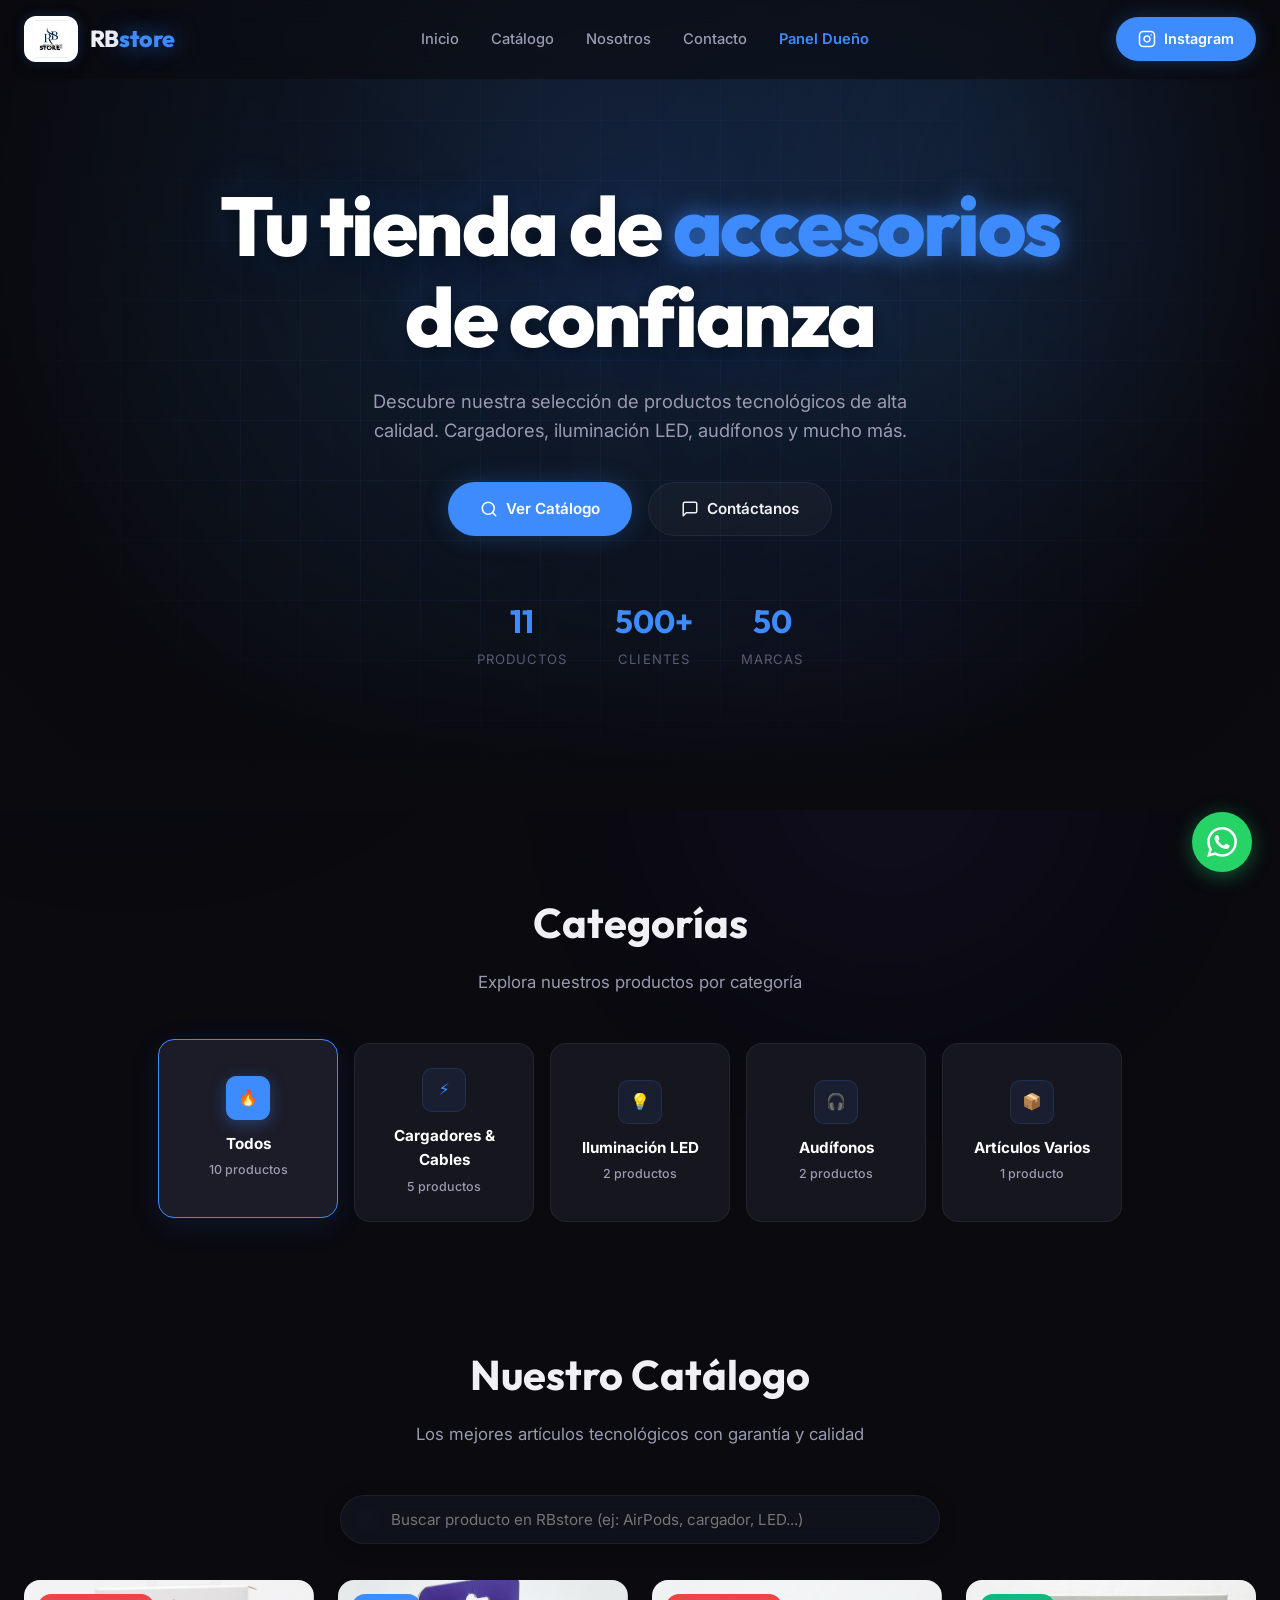
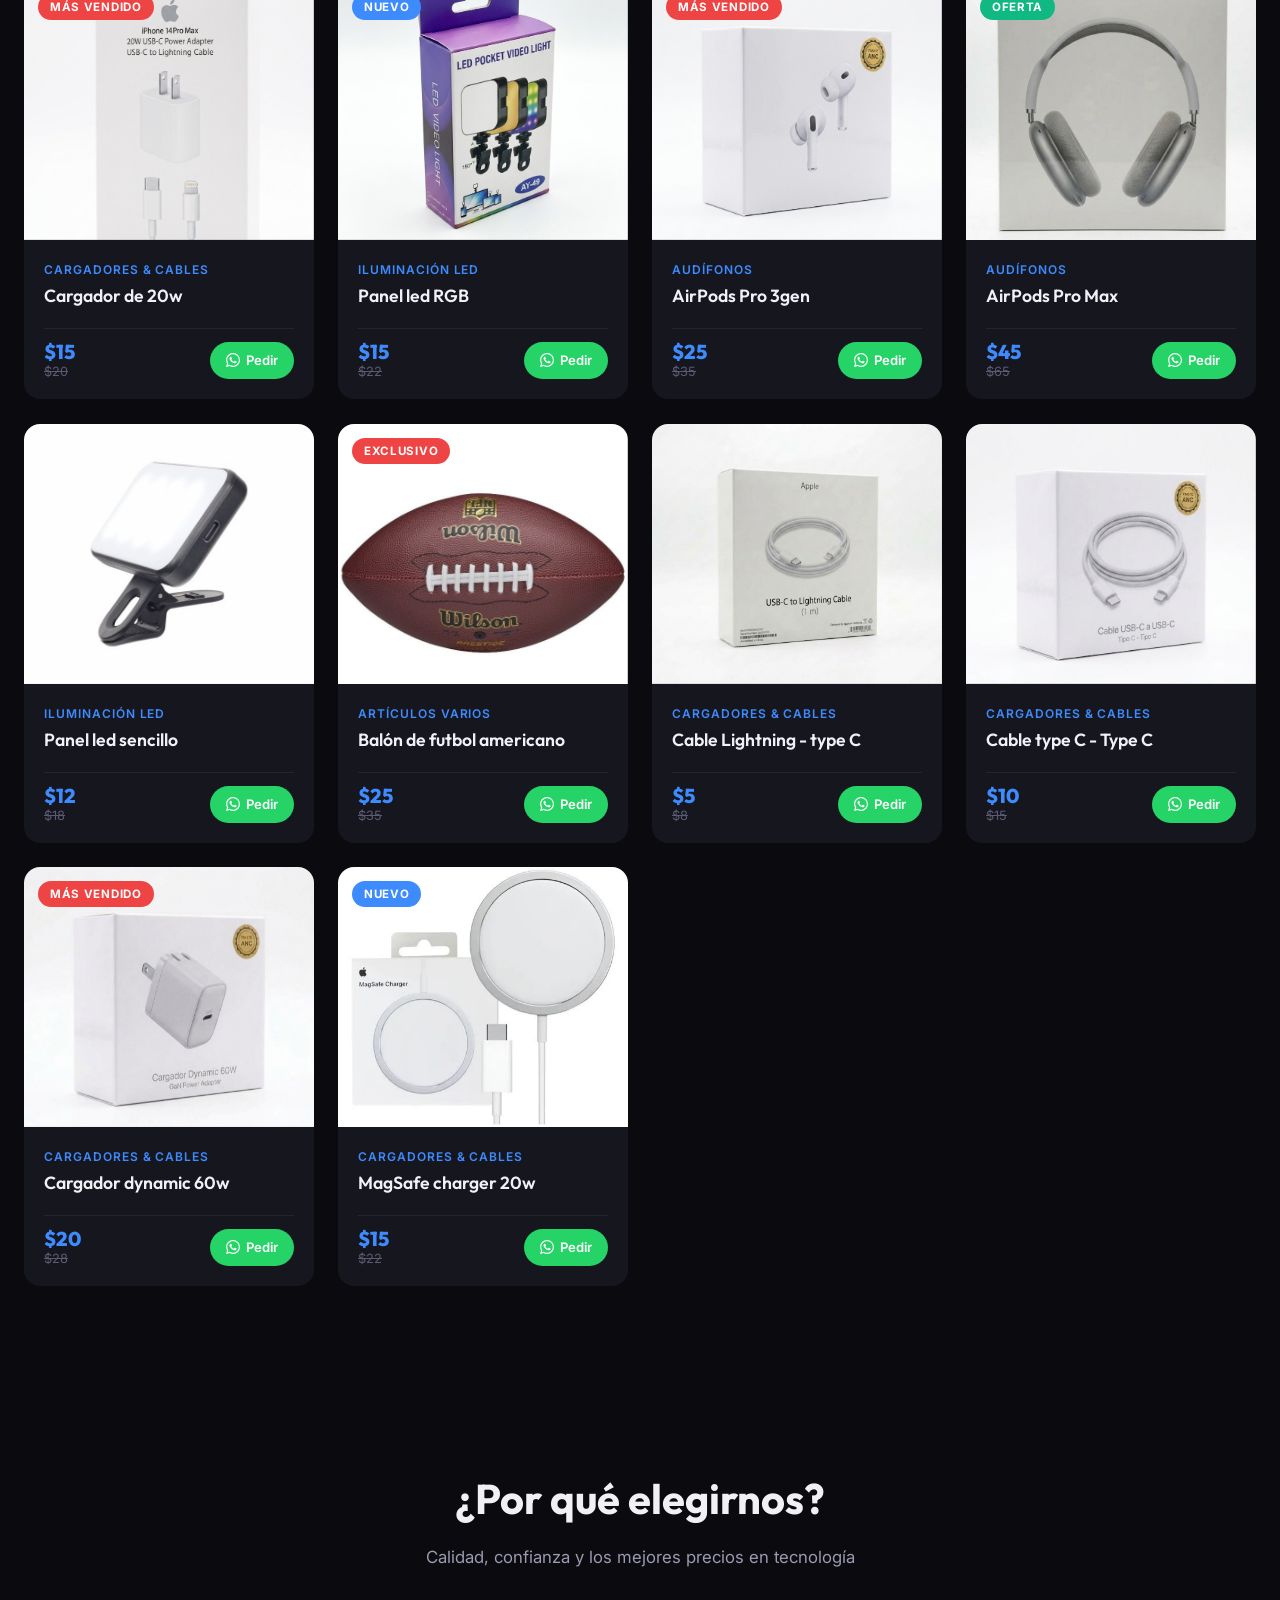
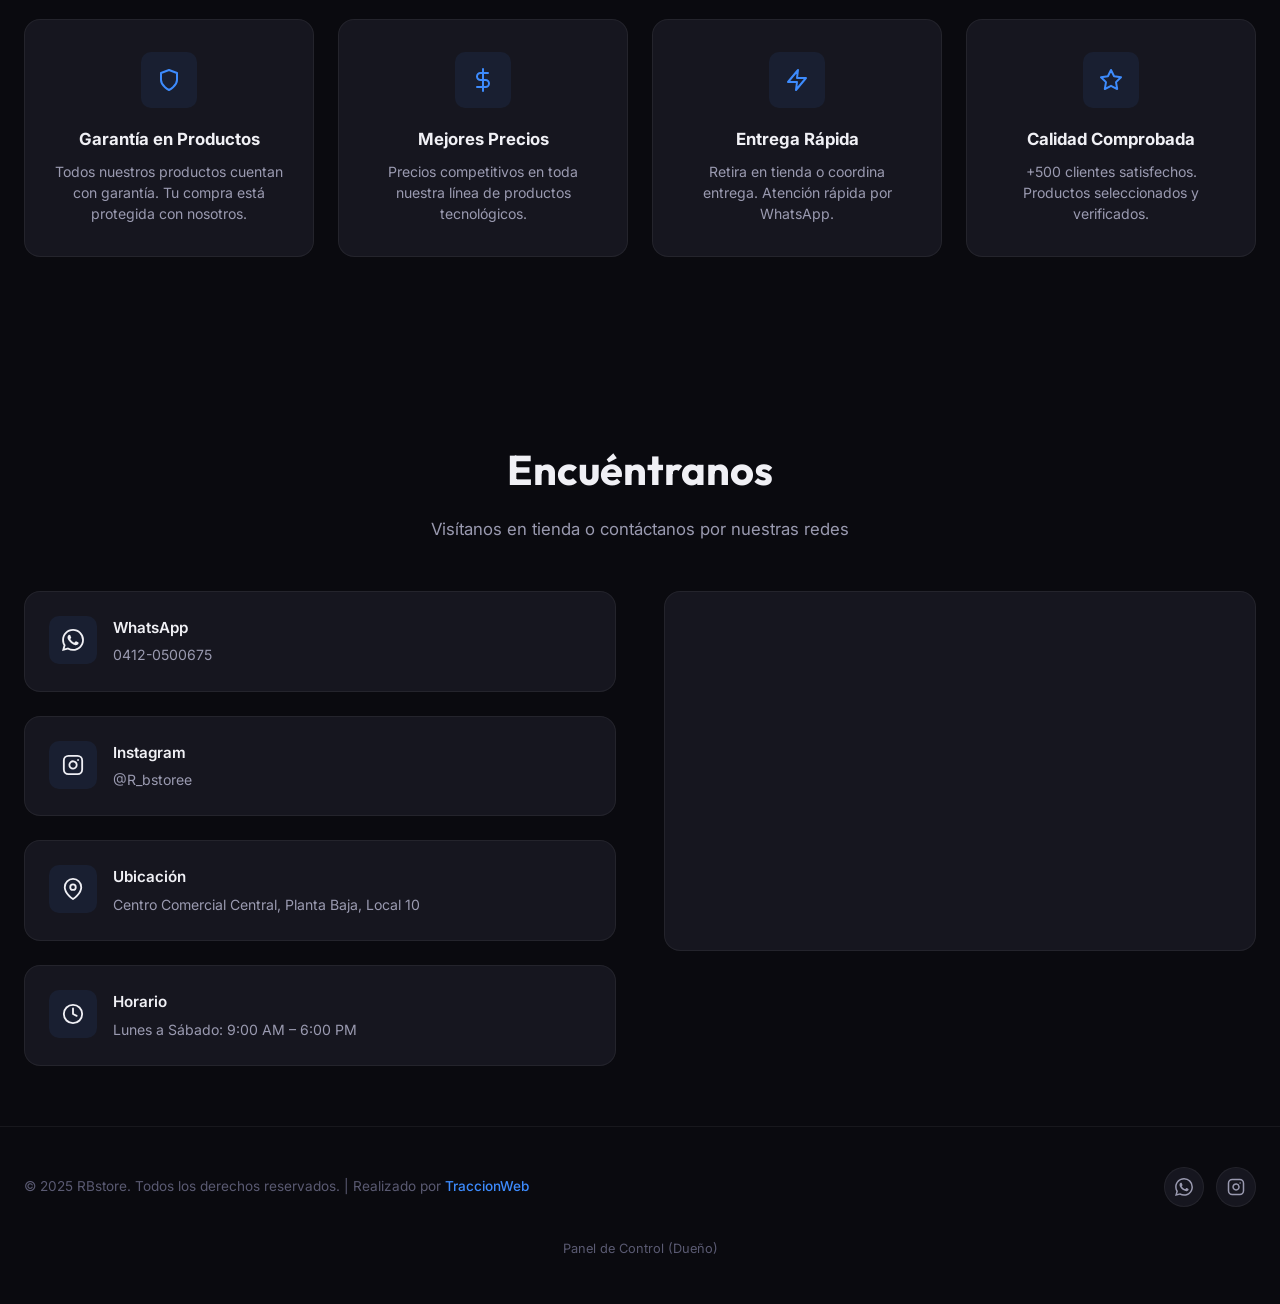
==== index.html @ fb6369c6 "Fix deletion lag and prevent deleted items from reappearing via local tracker and unconditioned Fire" ====
<!DOCTYPE html>
<html lang="es">
<head>
  <meta charset="UTF-8">
  <meta name="viewport" content="width=device-width, initial-scale=1.0">
  <title>RBstore — Catálogo Digital de Tecnología</title>
  <meta name="description" content="Catálogo digital de artículos tecnológicos en RBstore. Audífonos, cargadores, iluminación LED, cables y más. Centro Comercial Central, Local 10.">
  <meta name="theme-color" content="#0a0a0f">
  <meta http-equiv="Cache-Control" content="no-cache, no-store, must-revalidate">
  <meta http-equiv="Pragma" content="no-cache">
  <meta http-equiv="Expires" content="0">
  <link rel="stylesheet" href="style.css?v=62.0">
</head>
<body>

  <!-- Background Glow FX -->
  <div class="glow-orb glow-orb--blue"></div>
  <div class="glow-orb glow-orb--navy"></div>
  <div class="glow-orb glow-orb--purple"></div>

  <!-- ═══════════ HEADER ═══════════ -->
  <header class="header" id="header">
    <div class="container">
      <a href="#" class="header__logo">
        <img src="assets/rbstore-logo.png?v=36.0" alt="RBstore Logo">
        <span>RB<span class="accent-text">store</span></span>
      </a>

      <nav>
        <ul class="nav__links" id="navLinks">
          <li><a href="#inicio">Inicio</a></li>
          <li><a href="#catalogo">Catálogo</a></li>
          <li><a href="#nosotros">Nosotros</a></li>
          <li><a href="#contacto">Contacto</a></li>
          <li><a href="#" onclick="openAdminModal(); return false;" style="color: var(--accent-bright); font-weight: 600;">Panel Dueño</a></li>
        </ul>
      </nav>

      <a href="https://instagram.com/R_bstoree" target="_blank" rel="noopener" class="nav__cta" id="navCta">
        <svg width="18" height="18" viewBox="0 0 24 24" fill="none" stroke="currentColor" stroke-width="2" stroke-linecap="round" stroke-linejoin="round"><rect x="2" y="2" width="20" height="20" rx="5" ry="5"/><path d="M16 11.37A4 4 0 1 1 12.63 8 4 4 0 0 1 16 11.37z"/><line x1="17.5" y1="6.5" x2="17.51" y2="6.5"/></svg>
        Instagram
      </a>

      <button class="nav__toggle" id="navToggle" aria-label="Menú">
        <span></span><span></span><span></span>
      </button>
    </div>
  </header>

  <!-- ═══════════ HERO ═══════════ -->
  <section class="hero" id="inicio">
    <div class="hero__bg-grid"></div>
    <div class="hero__content">
      <h1 class="hero__title">
        Tu tienda de <span class="accent-text">accesorios</span> de confianza
      </h1>

      <p class="hero__desc">
        Descubre nuestra selección de productos tecnológicos de alta calidad. 
        Cargadores, iluminación LED, audífonos y mucho más.
      </p>

      <div class="hero__actions">
        <a href="#catalogo" class="btn btn--primary">
          <svg width="18" height="18" viewBox="0 0 24 24" fill="none" stroke="currentColor" stroke-width="2" stroke-linecap="round" stroke-linejoin="round"><circle cx="11" cy="11" r="8"/><path d="m21 21-4.3-4.3"/></svg>
          Ver Catálogo
        </a>
        <a href="https://wa.me/584120500675?text=Hola%20RBstore!%20Quiero%20información" target="_blank" class="btn btn--outline">
          <svg width="18" height="18" viewBox="0 0 24 24" fill="none" stroke="currentColor" stroke-width="2" stroke-linecap="round" stroke-linejoin="round"><path d="M21 15a2 2 0 0 1-2 2H7l-4 4V5a2 2 0 0 1 2-2h14a2 2 0 0 1 2 2z"/></svg>
          Contáctanos
        </a>
      </div>

      <div class="hero__stats">
        <div>
          <div class="hero__stat-num" id="stat-productos" data-count="11">11</div>
          <div class="hero__stat-label">Productos</div>
        </div>
        <div>
          <div class="hero__stat-num" data-count="500">500+</div>
          <div class="hero__stat-label">Clientes</div>
        </div>
        <div>
          <div class="hero__stat-num" data-count="50">50+</div>
          <div class="hero__stat-label">Marcas</div>
        </div>
      </div>
    </div>
  </section>

  <!-- ═══════════ CATEGORIES ═══════════ -->
  <section class="categories" id="categorias">
    <div class="container">
      <h2 class="section-title">Categorías</h2>
      <p class="section-subtitle">Explora nuestros productos por categoría</p>

      <div class="categories__grid" id="categoriesGrid"></div>
    </div>
  </section>

  <!-- ═══════════ PRODUCTS ═══════════ -->
  <section class="products" id="catalogo">
    <div class="container">
      <h2 class="section-title">Nuestro Catálogo</h2>
      <p class="section-subtitle">Los mejores artículos tecnológicos con garantía y calidad</p>

      <!-- Search Bar -->
      <div class="search-bar-container">
        <div class="search-input-wrapper">
          <svg class="search-icon" width="20" height="20" viewBox="0 0 24 24" fill="none" stroke="currentColor" stroke-width="2"><circle cx="11" cy="11" r="8"/><line x1="21" y1="21" x2="16.65" y2="16.65"/></svg>
          <input type="text" id="searchInput" placeholder="Buscar producto en RBstore (ej: AirPods, cargador, LED...)" aria-label="Buscar producto">
          <button id="clearSearchBtn" class="clear-search-btn" style="display: none;" title="Limpiar búsqueda">&times;</button>
        </div>
      </div>

      <!-- Dynamic product grid - rendered by JS -->
      <div class="products__grid" id="productsGrid"></div>

      <!-- Empty state when no results -->
      <div id="emptyState" class="empty-state" style="display: none;">
        <div class="empty-state__icon">
          <svg width="32" height="32" viewBox="0 0 24 24" fill="none" stroke="currentColor" stroke-width="2" stroke-linecap="round" stroke-linejoin="round"><circle cx="11" cy="11" r="8"/><line x1="21" y1="21" x2="16.65" y2="16.65"/></svg>
        </div>
        <h3 class="empty-state__title">No encontramos resultados</h3>
        <p class="empty-state__desc">Intenta con otro término de búsqueda o navega por nuestras categorías</p>
        <button id="btnResetFilter" class="btn btn--primary" style="margin-top: 16px;">Ver todos los productos</button>
      </div>
    </div>
  </section>

  <!-- ═══════════ FEATURES ═══════════ -->
  <section class="features" id="nosotros">
    <div class="container">
      <h2 class="section-title">¿Por qué elegirnos?</h2>
      <p class="section-subtitle">Calidad, confianza y los mejores precios en tecnología</p>

      <div class="features__grid">
        <div class="feature-card">
          <div class="feature-card__icon">
            <svg width="24" height="24" viewBox="0 0 24 24" fill="none" stroke="currentColor" stroke-width="2" stroke-linecap="round" stroke-linejoin="round"><path d="M12 22s8-4 8-10V5l-8-3-8 3v7c0 6 8 10 8 10z"/></svg>
          </div>
          <h3 class="feature-card__title">Garantía en Productos</h3>
          <p class="feature-card__desc">Todos nuestros productos cuentan con garantía. Tu compra está protegida con nosotros.</p>
        </div>
        <div class="feature-card">
          <div class="feature-card__icon">
            <svg width="24" height="24" viewBox="0 0 24 24" fill="none" stroke="currentColor" stroke-width="2" stroke-linecap="round" stroke-linejoin="round"><line x1="12" y1="1" x2="12" y2="23"/><path d="M17 5H9.5a3.5 3.5 0 0 0 0 7h5a3.5 3.5 0 0 1 0 7H6"/></svg>
          </div>
          <h3 class="feature-card__title">Mejores Precios</h3>
          <p class="feature-card__desc">Precios competitivos en toda nuestra línea de productos tecnológicos.</p>
        </div>
        <div class="feature-card">
          <div class="feature-card__icon">
            <svg width="24" height="24" viewBox="0 0 24 24" fill="none" stroke="currentColor" stroke-width="2" stroke-linecap="round" stroke-linejoin="round"><polygon points="13 2 3 14 12 14 11 22 21 10 12 10 13 2"/></svg>
          </div>
          <h3 class="feature-card__title">Entrega Rápida</h3>
          <p class="feature-card__desc">Retira en tienda o coordina entrega. Atención rápida por WhatsApp.</p>
        </div>
        <div class="feature-card">
          <div class="feature-card__icon">
            <svg width="24" height="24" viewBox="0 0 24 24" fill="none" stroke="currentColor" stroke-width="2" stroke-linecap="round" stroke-linejoin="round"><polygon points="12 2 15.09 8.26 22 9.27 17 14.14 18.18 21.02 12 17.77 5.82 21.02 7 14.14 2 9.27 8.91 8.26 12 2"/></svg>
          </div>
          <h3 class="feature-card__title">Calidad Comprobada</h3>
          <p class="feature-card__desc">+500 clientes satisfechos. Productos seleccionados y verificados.</p>
        </div>
      </div>
    </div>
  </section>

  <!-- ═══════════ CONTACT ═══════════ -->
  <section class="contact" id="contacto">
    <div class="container">
      <h2 class="section-title">Encuéntranos</h2>
      <p class="section-subtitle">Visítanos en tienda o contáctanos por nuestras redes</p>

      <div class="contact__grid">
        <div class="contact__info">

          <a href="https://wa.me/584120500675?text=Hola%20RBstore!" target="_blank" class="contact__card">
            <div class="contact__card-icon">
              <svg width="22" height="22" viewBox="0 0 24 24" fill="currentColor"><path d="M17.472 14.382c-.297-.149-1.758-.867-2.03-.967-.273-.099-.471-.148-.67.15-.197.297-.767.966-.94 1.164-.173.199-.347.223-.644.075-.297-.15-1.255-.463-2.39-1.475-.883-.788-1.48-1.761-1.653-2.059-.173-.297-.018-.458.13-.606.134-.133.298-.347.446-.52.149-.174.198-.298.298-.497.099-.198.05-.371-.025-.52-.075-.149-.669-1.612-.916-2.207-.242-.579-.487-.5-.669-.51-.173-.008-.371-.01-.57-.01-.198 0-.52.074-.792.372-.272.297-1.04 1.016-1.04 2.479 0 1.462 1.065 2.875 1.213 3.074.149.198 2.096 3.2 5.077 4.487.709.306 1.262.489 1.694.625.712.227 1.36.195 1.871.118.571-.085 1.758-.719 2.006-1.413.248-.694.248-1.289.173-1.413-.074-.124-.272-.198-.57-.347m-5.421 7.403h-.004a9.87 9.87 0 01-5.031-1.378l-.361-.214-3.741.982.998-3.648-.235-.374a9.86 9.86 0 01-1.51-5.26c.001-5.45 4.436-9.884 9.888-9.884 2.64 0 5.122 1.03 6.988 2.898a9.825 9.825 0 012.893 6.994c-.003 5.45-4.437 9.884-9.885 9.884m8.413-18.297A11.815 11.815 0 0012.05 0C5.495 0 .16 5.335.157 11.892c0 2.096.547 4.142 1.588 5.945L.057 24l6.305-1.654a11.882 11.882 0 005.683 1.448h.005c6.554 0 11.89-5.335 11.893-11.893a11.821 11.821 0 00-3.48-8.413z"/></svg>
            </div>
            <div>
              <div class="contact__card-title">WhatsApp</div>
              <div class="contact__card-text">0412-0500675</div>
            </div>
          </a>

          <a href="https://instagram.com/R_bstoree" target="_blank" class="contact__card">
            <div class="contact__card-icon">
              <svg width="22" height="22" viewBox="0 0 24 24" fill="none" stroke="currentColor" stroke-width="2" stroke-linecap="round" stroke-linejoin="round"><rect x="2" y="2" width="20" height="20" rx="5" ry="5"/><path d="M16 11.37A4 4 0 1 1 12.63 8 4 4 0 0 1 16 11.37z"/><line x1="17.5" y1="6.5" x2="17.51" y2="6.5"/></svg>
            </div>
            <div>
              <div class="contact__card-title">Instagram</div>
              <div class="contact__card-text">@R_bstoree</div>
            </div>
          </a>

          <a href="https://maps.apple.com/place?coordinate=9.567589,-69.199429&name=RBstore&map=explore" target="_blank" class="contact__card">
            <div class="contact__card-icon">
              <svg width="22" height="22" viewBox="0 0 24 24" fill="none" stroke="currentColor" stroke-width="2" stroke-linecap="round" stroke-linejoin="round"><path d="M21 10c0 7-9 13-9 13s-9-6-9-13a9 9 0 0 1 18 0z"/><circle cx="12" cy="10" r="3"/></svg>
            </div>
            <div>
              <div class="contact__card-title">Ubicación</div>
              <div class="contact__card-text">Centro Comercial Central, Planta Baja, Local 10</div>
            </div>
          </a>

          <div class="contact__card">
            <div class="contact__card-icon">
              <svg width="22" height="22" viewBox="0 0 24 24" fill="none" stroke="currentColor" stroke-width="2" stroke-linecap="round" stroke-linejoin="round"><circle cx="12" cy="12" r="10"/><polyline points="12 6 12 12 16 14"/></svg>
            </div>
            <div>
              <div class="contact__card-title">Horario</div>
              <div class="contact__card-text">Lunes a Sábado: 9:00 AM – 6:00 PM</div>
            </div>
          </div>

        </div>

        <div class="contact__map">
          <iframe src="https://www.google.com/maps/embed?pb=!1m17!1m12!1m3!1d1000!2d-69.199429!3d9.567589!2m3!1f0!2f0!3f0!3m2!1i1024!2i768!4f13.1!3m2!1m1!2zOcKwMzQnMDMuMyJOIDY5wrAxMSc1Ny45Ilc!5e0!3m2!1ses!2sve!4v1694000000000" allowfullscreen="" loading="lazy" referrerpolicy="no-referrer-when-downgrade"></iframe>
        </div>
      </div>
    </div>
  </section>

  <!-- ═══════════ FOOTER ═══════════ -->
  <footer class="footer">
    <div class="container">
      <div class="footer__copy">© 2025 RBstore. Todos los derechos reservados. | Realizado por <a href="https://traccionweb.com" target="_blank" rel="noopener" style="color: var(--accent-bright); text-decoration: none; font-weight: 500;">TraccionWeb</a></div>
      <div class="footer__socials">
        <a href="https://wa.me/584120500675" target="_blank" class="footer__social" title="WhatsApp">
          <svg width="18" height="18" viewBox="0 0 24 24" fill="currentColor"><path d="M17.472 14.382c-.297-.149-1.758-.867-2.03-.967-.273-.099-.471-.148-.67.15-.197.297-.767.966-.94 1.164-.173.199-.347.223-.644.075-.297-.15-1.255-.463-2.39-1.475-.883-.788-1.48-1.761-1.653-2.059-.173-.297-.018-.458.13-.606.134-.133.298-.347.446-.52.149-.174.198-.298.298-.497.099-.198.05-.371-.025-.52-.075-.149-.669-1.612-.916-2.207-.242-.579-.487-.5-.669-.51-.173-.008-.371-.01-.57-.01-.198 0-.52.074-.792.372-.272.297-1.04 1.016-1.04 2.479 0 1.462 1.065 2.875 1.213 3.074.149.198 2.096 3.2 5.077 4.487.709.306 1.262.489 1.694.625.712.227 1.36.195 1.871.118.571-.085 1.758-.719 2.006-1.413.248-.694.248-1.289.173-1.413-.074-.124-.272-.198-.57-.347m-5.421 7.403h-.004a9.87 9.87 0 01-5.031-1.378l-.361-.214-3.741.982.998-3.648-.235-.374a9.86 9.86 0 01-1.51-5.26c.001-5.45 4.436-9.884 9.888-9.884 2.64 0 5.122 1.03 6.988 2.898a9.825 9.825 0 012.893 6.994c-.003 5.45-4.437 9.884-9.885 9.884m8.413-18.297A11.815 11.815 0 0012.05 0C5.495 0 .16 5.335.157 11.892c0 2.096.547 4.142 1.588 5.945L.057 24l6.305-1.654a11.882 11.882 0 005.683 1.448h.005c6.554 0 11.89-5.335 11.893-11.893a11.821 11.821 0 00-3.48-8.413z"/></svg>
        </a>
        <a href="https://instagram.com/R_bstoree" target="_blank" class="footer__social" title="Instagram">
          <svg width="18" height="18" viewBox="0 0 24 24" fill="none" stroke="currentColor" stroke-width="2" stroke-linecap="round" stroke-linejoin="round"><rect x="2" y="2" width="20" height="20" rx="5" ry="5"/><path d="M16 11.37A4 4 0 1 1 12.63 8 4 4 0 0 1 16 11.37z"/><line x1="17.5" y1="6.5" x2="17.51" y2="6.5"/></svg>
        </a>
      </div>
      <div style="margin-top: 12px; text-align: center; width: 100%;">
        <button onclick="openAdminModal()" style="background: none; border: none; color: var(--text-muted); font-size: .8rem; cursor: pointer; display: inline-flex; align-items: center; gap: 6px; padding: 4px 10px; border-radius: 6px; transition: color .2s ease;" onmouseover="this.style.color='var(--accent-bright)'" onmouseout="this.style.color='var(--text-muted)'">
          Panel de Control (Dueño)
        </button>
      </div>
    </div>
  </footer>

  <!-- ═══════════ PRODUCT DETAIL MODAL ═══════════ -->
  <div class="modal-overlay" id="productModalOverlay">
    <div class="modal-content">
      <button class="modal-close" id="modalClose">&times;</button>
      <div class="modal-body">
        <div class="modal-image">
          <span class="modal-badge" id="modalProductBadge"></span>
          <img src="" alt="Producto" id="modalProductImage">
        </div>
        <div class="modal-details">
          <span class="modal-category" id="modalProductCategory"></span>
          <h2 class="modal-title" id="modalProductTitle"></h2>
          <p class="modal-desc" id="modalProductDesc"></p>
          <div class="modal-price-row">
            <span class="modal-price" id="modalProductPrice"></span>
            <span class="modal-old-price" id="modalProductOldPrice"></span>
          </div>
          <div class="modal-qty-row">
            <span class="modal-qty-label">Cantidad:</span>
            <div class="modal-qty-controls">
              <button class="modal-qty-btn" id="qtyMinus">−</button>
              <span class="modal-qty-value" id="qtyValue">1</span>
              <button class="modal-qty-btn" id="qtyPlus">+</button>
            </div>
            <span class="modal-total" id="modalTotalPrice">$0.00</span>
          </div>
          <a href="#" target="_blank" rel="noopener" class="btn btn--whatsapp" id="btnModalOrder">
            <svg width="20" height="20" viewBox="0 0 24 24" fill="currentColor"><path d="M17.472 14.382c-.297-.149-1.758-.867-2.03-.967-.273-.099-.471-.148-.67.15-.197.297-.767.966-.94 1.164-.173.199-.347.223-.644.075-.297-.15-1.255-.463-2.39-1.475-.883-.788-1.48-1.761-1.653-2.059-.173-.297-.018-.458.13-.606.134-.133.298-.347.446-.52.149-.174.198-.298.298-.497.099-.198.05-.371-.025-.52-.075-.149-.669-1.612-.916-2.207-.242-.579-.487-.5-.669-.51-.173-.008-.371-.01-.57-.01-.198 0-.52.074-.792.372-.272.297-1.04 1.016-1.04 2.479 0 1.462 1.065 2.875 1.213 3.074.149.198 2.096 3.2 5.077 4.487.709.306 1.262.489 1.694.625.712.227 1.36.195 1.871.118.571-.085 1.758-.719 2.006-1.413.248-.694.248-1.289.173-1.413-.074-.124-.272-.198-.57-.347m-5.421 7.403h-.004a9.87 9.87 0 01-5.031-1.378l-.361-.214-3.741.982.998-3.648-.235-.374a9.86 9.86 0 01-1.51-5.26c.001-5.45 4.436-9.884 9.888-9.884 2.64 0 5.122 1.03 6.988 2.898a9.825 9.825 0 012.893 6.994c-.003 5.45-4.437 9.884-9.885 9.884m8.413-18.297A11.815 11.815 0 0012.05 0C5.495 0 .16 5.335.157 11.892c0 2.096.547 4.142 1.588 5.945L.057 24l6.305-1.654a11.882 11.882 0 005.683 1.448h.005c6.554 0 11.89-5.335 11.893-11.893a11.821 11.821 0 00-3.48-8.413z"/></svg>
            Pedir por WhatsApp
          </a>
        </div>
      </div>
    </div>
  </div>

  <!-- ═══════════ ADMIN MODAL ═══════════ -->
  <div class="modal-overlay" id="adminOverlay">
    <div class="modal-content admin-modal">
      <button class="modal-close" id="adminClose">&times;</button>

      <!-- Login View -->
      <div id="adminLoginView">
        <h2 class="modal-title" style="margin-bottom: 20px;">Panel Admin RBstore</h2>
        <p style="color: var(--text-secondary); margin-bottom: 24px;">Ingresa la contraseña del administrador</p>
        <input type="password" id="adminPassInput" placeholder="Contraseña" class="admin-input" onkeydown="if(event.key==='Enter') submitAdminLogin()">
        <p id="adminLoginError" class="admin-error" style="display: none;">Contraseña incorrecta</p>
        <button onclick="submitAdminLogin()" class="btn btn--primary" style="width: 100%; margin-top: 16px;">Ingresar</button>
      </div>

      <!-- Dashboard View -->
      <div id="adminDashboardView" style="display: none;">
        <h2 class="modal-title" style="margin-bottom: 20px;">Gestión del Catálogo</h2>
        <div class="admin-toolbar" style="gap: 10px; flex-wrap: wrap;">
          <button id="btnShowAddProduct" class="btn btn--primary">+ Agregar Producto</button>
          <button id="btnToggleCategoryForm" class="btn btn--secondary" style="background: rgba(61, 139, 253, 0.15); color: var(--accent-bright); border: 1px solid var(--border-accent);">+ Nueva Categoría</button>
          <button id="btnResetDefaultCatalog" class="btn btn--outline" style="color: #ef4444; border-color: rgba(239,68,68,0.3);">Restablecer</button>
        </div>

        <!-- Add Category Form (hidden by default) -->
        <div id="adminCategoryFormContainer" style="display: none; background: var(--bg-card); padding: 16px; border-radius: var(--radius-sm); border: 1px solid var(--border-accent); margin-top: 16px; margin-bottom: 20px;">
          <h4 style="margin-bottom: 12px; font-size: 0.95rem; color: var(--accent-bright);">Crear Nueva Categoría</h4>
          <form id="categoryForm" style="display: flex; flex-wrap: wrap; gap: 10px; align-items: center;">
            <input type="text" id="newCatName" placeholder="Nombre (ej: Smartwatches)" required class="admin-input" style="flex: 2; min-width: 150px;">
            <input type="text" id="newCatIcon" placeholder="Icono/Emoji (ej: ⌚)" class="admin-input" style="flex: 1; max-width: 110px; text-align: center;">
            <button type="submit" class="btn btn--primary" style="padding: 10px 16px;">Guardar</button>
            <button type="button" class="btn btn--outline" onclick="document.getElementById('adminCategoryFormContainer').style.display='none'" style="padding: 10px 12px;">Cancelar</button>
          </form>
          <div style="margin-top: 14px;">
            <label style="display: block; font-size: 0.78rem; color: var(--text-muted); margin-bottom: 6px;">Categorías actuales:</label>
            <div id="adminCategoriesList" style="display: flex; flex-wrap: wrap; gap: 8px;"></div>
          </div>
        </div>

        <!-- Add/Edit Form (hidden by default) -->
        <div id="adminFormContainer" style="display: none; margin-top: 20px;">
          <h3 id="formTitle" style="margin-bottom: 16px;">Agregar Nuevo Producto</h3>
          <input type="hidden" id="editProductId">
          <form id="productForm" class="admin-form">
            <input type="text" id="prodName" placeholder="Nombre del producto" required class="admin-input">
            <select id="prodSector" class="admin-input" required></select>
            <input type="number" id="prodPrice" placeholder="Precio ($)" step="0.01" required class="admin-input">
            <input type="number" id="prodOldPrice" placeholder="Precio anterior ($)" step="0.01" class="admin-input">
            <select id="prodBadge" class="admin-input">
              <option value="">Sin etiqueta</option>
              <option value="popular">Más Vendido</option>
              <option value="nuevo">Nuevo</option>
              <option value="oferta">Oferta</option>
              <option value="exclusivo">Exclusivo</option>
              <option value="agotado">Agotado</option>
            </select>
            <div style="margin-bottom: 8px; text-align: left;">
              <label style="display: block; font-size: 0.78rem; color: var(--text-secondary); margin-bottom: 4px;">Seleccionar foto desde tu dispositivo:</label>
              <input type="file" id="prodFileInput" accept="image/*" class="admin-input" onchange="handleImageFileUpload(this)">
            </div>
            <input type="text" id="prodImage" placeholder="O pega la URL/ruta de la imagen (ej: images/producto.jpg)" required class="admin-input">
            <textarea id="prodDesc" placeholder="Descripción del producto" rows="3" required class="admin-input"></textarea>
            <div style="display: flex; gap: 12px; margin-top: 8px;">
              <button type="submit" class="btn btn--primary" style="flex: 1;">Guardar</button>
              <button type="button" id="btnCancelForm" class="btn btn--outline" style="flex: 1;">Cancelar</button>
            </div>
          </form>
        </div>

        <!-- Products Table -->
        <div class="admin-table-wrapper" style="margin-top: 24px;">
          <table class="admin-table">
            <thead>
              <tr>
                <th>Img</th>
                <th>Nombre</th>
                <th>Categoría</th>
                <th>Precio</th>
                <th>Acciones</th>
              </tr>
            </thead>
            <tbody id="adminProductsTableBody"></tbody>
          </table>
        </div>
      </div>
    </div>
  </div>

  <!-- ═══════════ TOAST NOTIFICATION ═══════════ -->
  <div class="toast" id="toastNotification">
    <span id="toastMessage"></span>
  </div>

  <!-- ═══════════ FLOATING WHATSAPP ═══════════ -->
  <a href="https://wa.me/584120500675?text=Hola%20RBstore!%20Me%20interesa%20un%20producto" target="_blank" class="whatsapp-float" id="whatsappFloat">
    <svg viewBox="0 0 24 24"><path d="M17.472 14.382c-.297-.149-1.758-.867-2.03-.967-.273-.099-.471-.148-.67.15-.197.297-.767.966-.94 1.164-.173.199-.347.223-.644.075-.297-.15-1.255-.463-2.39-1.475-.883-.788-1.48-1.761-1.653-2.059-.173-.297-.018-.458.13-.606.134-.133.298-.347.446-.52.149-.174.198-.298.298-.497.099-.198.05-.371-.025-.52-.075-.149-.669-1.612-.916-2.207-.242-.579-.487-.5-.669-.51-.173-.008-.371-.01-.57-.01-.198 0-.52.074-.792.372-.272.297-1.04 1.016-1.04 2.479 0 1.462 1.065 2.875 1.213 3.074.149.198 2.096 3.2 5.077 4.487.709.306 1.262.489 1.694.625.712.227 1.36.195 1.871.118.571-.085 1.758-.719 2.006-1.413.248-.694.248-1.289.173-1.413-.074-.124-.272-.198-.57-.347m-5.421 7.403h-.004a9.87 9.87 0 01-5.031-1.378l-.361-.214-3.741.982.998-3.648-.235-.374a9.86 9.86 0 01-1.51-5.26c.001-5.45 4.436-9.884 9.888-9.884 2.64 0 5.122 1.03 6.988 2.898a9.825 9.825 0 012.893 6.994c-.003 5.45-4.437 9.884-9.885 9.884m8.413-18.297A11.815 11.815 0 0012.05 0C5.495 0 .16 5.335.157 11.892c0 2.096.547 4.142 1.588 5.945L.057 24l6.305-1.654a11.882 11.882 0 005.683 1.448h.005c6.554 0 11.89-5.335 11.893-11.893a11.821 11.821 0 00-3.48-8.413z"/></svg>
    <span class="whatsapp-float__tooltip">¡Escríbenos por WhatsApp!</span>
  </a>

  <!-- ═══════════ SCROLL TO TOP ═══════════ -->
  <button class="scroll-top" id="scrollTop" aria-label="Ir arriba">
    <svg width="20" height="20" viewBox="0 0 24 24" fill="none" stroke="currentColor" stroke-width="2" stroke-linecap="round" stroke-linejoin="round"><polyline points="18 15 12 9 6 15"/></svg>
  </button>

  <script type="module" src="app.js?v=62.0"></script>
</body>
</html>
---- style.css ----
/* ═══════════════════════════════════════════════════════════
   RBstore – Digital Tech Catalog
   Premium Dark Theme  |  Navy Blue Accent
   ═══════════════════════════════════════════════════════════ */

@import url('https://fonts.googleapis.com/css2?family=Inter:wght@300;400;500;600;700;800;900&family=Outfit:wght@400;500;600;700;800&display=swap');

/* ── Design Tokens ───────────────────────────────────────── */
:root {
  /* Surfaces */
  --bg-primary:    #0a0a0f;
  --bg-secondary:  #111118;
  --bg-card:       #16161f;
  --bg-elevated:   #1c1c28;

  /* Accent – navy/electric blue inspired by logo */
  --accent:        #1b3a5c;
  --accent-light:  #2a5a8f;
  --accent-bright: #3d8bfd;
  --accent-glow:   rgba(61, 139, 253, .25);

  /* Text */
  --text-primary:   #f0f0f5;
  --text-secondary: #9a9ab0;
  --text-muted:     #5a5a72;

  /* Borders */
  --border:        rgba(255, 255, 255, .06);
  --border-accent: rgba(61, 139, 253, .2);

  /* Misc */
  --radius:     16px;
  --radius-sm:  10px;
  --radius-lg:  24px;
  --shadow-card: 0 8px 32px rgba(0,0,0,.45);
  --transition:  .3s cubic-bezier(.4, 0, .2, 1);
}

/* ── Reset ───────────────────────────────────────────────── */
*, *::before, *::after {
  margin: 0;
  padding: 0;
  box-sizing: border-box;
  -webkit-tap-highlight-color: transparent !important;
  outline: none !important;
}

*:focus, *:focus-visible, *:focus-within, *:active {
  outline: none !important;
  box-shadow: none;
}

.product-card,
.product-card__img,
.product-card__img img,
.cat-card,
a, button {
  -webkit-touch-callout: none;
  -webkit-user-select: none;
  user-select: none;
  outline: none !important;
}

html {
  scroll-behavior: smooth;
  -webkit-font-smoothing: antialiased;
}

body {
  font-family: 'Inter', system-ui, sans-serif;
  background: var(--bg-primary);
  color: var(--text-primary);
  line-height: 1.6;
  overflow-x: hidden;
}

a { color: inherit; text-decoration: none; }
img { display: block; max-width: 100%; }
ul { list-style: none; }
button { cursor: pointer; font: inherit; border: none; background: none; }

/* ── Utility ─────────────────────────────────────────────── */
.container {
  width: 100%;
  max-width: 1280px;
  margin: 0 auto;
  padding: 0 24px;
}

.section-title {
  font-family: 'Outfit', sans-serif;
  font-size: clamp(1.8rem, 4vw, 2.6rem);
  font-weight: 700;
  text-align: center;
  margin-bottom: 12px;
}

.section-subtitle {
  text-align: center;
  color: var(--text-secondary);
  font-size: 1.05rem;
  margin-bottom: 48px;
}

.accent-text { 
  color: var(--accent-bright); 
  text-shadow: 0 0 25px rgba(61, 139, 253, 0.7);
}

/* ── Background Glow FX ─────────────────────────────────── */
.glow-orb {
  position: fixed;
  border-radius: 50%;
  filter: blur(120px);
  opacity: .12;
  pointer-events: none;
  z-index: 0;
}
.glow-orb--blue  { width: 600px; height: 600px; background: #3d8bfd; top: -100px; right: -100px; }
.glow-orb--navy  { width: 500px; height: 500px; background: #1b3a5c; bottom: 20%; left: -120px; }
.glow-orb--purple { width: 400px; height: 400px; background: #6c3aed; bottom: -80px; right: 15%; opacity: .08; }

/* ═══════════════════════════════════════════════════════════
   HEADER / NAV
   ═══════════════════════════════════════════════════════════ */
.header {
  position: fixed; top: 0; left: 0; right: 0;
  z-index: 100;
  padding: 16px 0;
  transition: var(--transition);
  backdrop-filter: blur(12px);
  -webkit-backdrop-filter: blur(12px);
  background: rgba(10, 10, 15, .6);
  border-bottom: 1px solid transparent;
}
.header.scrolled {
  background: rgba(10, 10, 15, .92);
  border-bottom: 1px solid var(--border);
  padding: 10px 0;
}

.header .container {
  display: flex;
  align-items: center;
  justify-content: space-between;
}

.header__logo {
  display: flex;
  align-items: center;
  gap: 12px;
  text-decoration: none;
  color: var(--text-primary);
}
.header__logo img {
  height: 46px;
  width: auto;
  max-width: 140px;
  border-radius: 12px;
  box-shadow: 0 4px 16px rgba(0, 0, 0, 0.4), 0 0 12px rgba(61, 139, 253, 0.25);
  object-fit: contain;
  background: #ffffff;
  padding: 4px 8px;
  transition: transform .3s ease, box-shadow .3s ease;
}
.header__logo:hover img {
  transform: scale(1.05);
  box-shadow: 0 6px 20px rgba(61, 139, 253, 0.5);
}
.header__logo span {
  font-family: 'Outfit', sans-serif;
  font-weight: 800;
  font-size: 1.45rem;
  letter-spacing: -.02em;
}

.nav__links {
  display: flex;
  gap: 32px;
}
.nav__links a {
  font-size: .92rem;
  font-weight: 500;
  color: var(--text-secondary);
  transition: var(--transition);
  position: relative;
}
.nav__links a::after {
  content: '';
  position: absolute;
  bottom: -4px; left: 0;
  width: 0; height: 2px;
  background: var(--accent-bright);
  border-radius: 1px;
  transition: var(--transition);
}
.nav__links a:hover { color: var(--text-primary); }
.nav__links a:hover::after { width: 100%; }

.nav__cta {
  display: inline-flex; align-items: center; gap: 8px;
  padding: 10px 22px;
  background: var(--accent-bright);
  color: #fff;
  font-weight: 600;
  font-size: .9rem;
  border-radius: 50px;
  transition: var(--transition);
  box-shadow: 0 0 20px var(--accent-glow);
}
.nav__cta:hover {
  background: #5a9fff;
  transform: translateY(-1px);
  box-shadow: 0 0 30px var(--accent-glow);
}

/* Mobile Menu Toggle */
.nav__toggle {
  display: none;
  flex-direction: column;
  gap: 5px;
  padding: 4px;
}
.nav__toggle span {
  display: block;
  width: 24px; height: 2px;
  background: var(--text-primary);
  border-radius: 2px;
  transition: var(--transition);
}

/* ═══════════════════════════════════════════════════════════
   HERO
   ═══════════════════════════════════════════════════════════ */
.hero {
  position: relative;
  min-height: 90vh;
  display: flex;
  align-items: center;
  justify-content: center;
  text-align: center;
  padding: 130px 24px 90px;
  overflow: hidden;
  background: radial-gradient(circle at 50% 25%, rgba(61, 139, 253, 0.2) 0%, rgba(27, 58, 92, 0.25) 38%, rgba(10, 10, 15, 0.95) 75%, #0a0a0f 100%);
}

.hero::after {
  content: '';
  position: absolute;
  bottom: 0; left: 0; right: 0;
  height: 160px;
  background: linear-gradient(to bottom, transparent, var(--bg-primary));
  pointer-events: none;
  z-index: 1;
}

.hero__bg-grid {
  position: absolute; inset: 0;
  background-image:
    linear-gradient(rgba(61, 139, 253, 0.05) 1px, transparent 1px),
    linear-gradient(90deg, rgba(61, 139, 253, 0.05) 1px, transparent 1px);
  background-size: 60px 60px;
  mask-image: radial-gradient(ellipse at center, black 40%, transparent 80%);
  -webkit-mask-image: radial-gradient(ellipse at center, black 40%, transparent 80%);
  pointer-events: none;
}

.hero__content { position: relative; z-index: 2; max-width: 840px; }

.hero__badge {
  display: inline-flex; align-items: center; gap: 8px;
  padding: 8px 18px;
  background: rgba(61, 139, 253, .12);
  border: 1px solid var(--border-accent);
  border-radius: 50px;
  font-size: .82rem;
  font-weight: 500;
  color: var(--accent-bright);
  margin-bottom: 28px;
  animation: fadeInUp .6s ease both;
  backdrop-filter: blur(8px);
}
.hero__badge .pulse {
  width: 8px; height: 8px;
  background: var(--accent-bright);
  border-radius: 50%;
  animation: pulse 2s infinite;
}

.hero__title {
  font-family: 'Outfit', sans-serif;
  font-size: clamp(3.2rem, 7.5vw, 5.2rem);
  font-weight: 800;
  line-height: 1.1;
  letter-spacing: -.03em;
  margin-bottom: 24px;
  color: #ffffff;
  text-shadow: 0 4px 24px rgba(0, 0, 0, 0.9), 0 0 40px rgba(61, 139, 253, 0.35);
  animation: fadeInUp .6s .1s ease both;
}

.hero__desc {
  font-size: 1.15rem;
  color: var(--text-secondary);
  max-width: 540px;
  margin: 0 auto 36px;
  animation: fadeInUp .6s .2s ease both;
}

.hero__actions {
  display: flex;
  gap: 16px;
  justify-content: center;
  flex-wrap: wrap;
  animation: fadeInUp .6s .3s ease both;
}

.btn {
  display: inline-flex; align-items: center; gap: 8px;
  padding: 14px 32px;
  font-weight: 600;
  font-size: .95rem;
  border-radius: 50px;
  transition: var(--transition);
}
.btn--primary {
  background: var(--accent-bright);
  color: #fff;
  box-shadow: 0 0 24px var(--accent-glow);
}
.btn--primary:hover {
  background: #5a9fff;
  transform: translateY(-2px);
  box-shadow: 0 4px 32px var(--accent-glow);
}
.btn--outline {
  border: 1px solid var(--border);
  color: var(--text-primary);
  background: rgba(255,255,255,.03);
}
.btn--outline:hover {
  border-color: var(--accent-bright);
  background: rgba(61, 139, 253, .06);
}

.hero__stats {
  display: flex;
  justify-content: center;
  gap: 48px;
  margin-top: 60px;
  animation: fadeInUp .6s .4s ease both;
}
.hero__stat-num {
  font-family: 'Outfit', sans-serif;
  font-size: 2rem;
  font-weight: 700;
  color: var(--accent-bright);
}
.hero__stat-label {
  font-size: .82rem;
  color: var(--text-muted);
  text-transform: uppercase;
  letter-spacing: .08em;
  margin-top: 2px;
}

/* ═══════════════════════════════════════════════════════════
   CATEGORIES (Horizontal Scroll)
   ═══════════════════════════════════════════════════════════ */
.categories {
  padding: 80px 0;
  position: relative;
  z-index: 2;
}

.categories__grid {
  display: flex;
  justify-content: center;
  align-items: stretch;
  flex-wrap: wrap;
  gap: 16px;
  margin: 0 auto;
  max-width: 1050px;
}
.categories__grid::-webkit-scrollbar { height: 0; }

.cat-card {
  flex: 0 1 180px;
  width: 180px;
  padding: 24px 18px;
  background: var(--bg-card);
  border: 1px solid var(--border);
  border-radius: var(--radius);
  text-align: center;
  cursor: pointer;
  transition: var(--transition);
  will-change: transform, border-color;
  transform: translateZ(0);
  color: #f0f0f5 !important;
  font-family: inherit;
}
.cat-card:hover,
.cat-card.active {
  border-color: var(--accent-bright);
  background: var(--bg-elevated);
  transform: translateY(-4px);
  box-shadow: 0 8px 32px rgba(61, 139, 253, .1);
}

.cat-card__icon {
  width: 44px; height: 44px;
  margin: 0 auto 12px;
  display: flex; align-items: center; justify-content: center;
  background: rgba(61, 139, 253, .08);
  border: 1px solid rgba(61, 139, 253, .15);
  border-radius: var(--radius-sm);
  color: var(--accent-bright);
  transition: all .2s ease;
}
.cat-card:hover .cat-card__icon,
.cat-card.active .cat-card__icon {
  background: var(--accent-bright);
  border-color: var(--accent-bright);
  color: #fff;
  box-shadow: 0 4px 16px rgba(61, 139, 253, .35);
}
.cat-card__icon svg {
  width: 22px !important;
  height: 22px !important;
  flex-shrink: 0 !important;
  display: inline-block !important;
}
.cat-card__name {
  font-weight: 700 !important;
  font-size: .95rem;
  color: #ffffff !important;
}
.cat-card__count {
  font-size: .78rem;
  color: #9a9ab0 !important;
  font-weight: 500;
  margin-top: 4px;
}

/* ═══════════════════════════════════════════════════════════
   PRODUCT GRID
   ═══════════════════════════════════════════════════════════ */
.products {
  padding: 40px 0 100px;
  position: relative;
  z-index: 2;
}

.products__grid {
  display: grid;
  grid-template-columns: repeat(auto-fill, minmax(280px, 1fr));
  gap: 24px;
}

.product-card {
  position: relative;
  background: var(--bg-card);
  border-radius: var(--radius);
  overflow: hidden;
  isolation: isolate;
  contain: layout paint;
  transition: transform .2s ease;
  will-change: transform;
  transform: translate3d(0, 0, 0);
  -webkit-backface-visibility: hidden;
  backface-visibility: hidden;
  border: none !important;
  outline: none !important;
  box-shadow: none !important;
  -webkit-tap-highlight-color: transparent !important;
}
.product-card:hover,
.product-card:focus,
.product-card:active {
  transform: translateY(-3px) translate3d(0, 0, 0);
  border: none !important;
  outline: none !important;
  box-shadow: none !important;
}

.product-card__badge {
  position: absolute; top: 14px; left: 14px;
  padding: 4px 12px;
  font-size: .72rem;
  font-weight: 700;
  text-transform: uppercase;
  letter-spacing: .06em;
  border-radius: 50px;
  z-index: 3;
  pointer-events: none;
}
.product-card__badge--new {
  background: var(--accent-bright);
  color: #fff;
}
.product-card__badge--hot {
  background: #ef4444;
  color: #fff;
}
.product-card__badge--sale {
  background: #10b981;
  color: #fff;
}
.product-card__badge--soldout {
  background: #64748b;
  color: #fff;
}

.product-card__img {
  position: relative;
  height: 260px;
  overflow: hidden;
  background: var(--bg-secondary);
  contain: layout paint;
  isolation: isolate;
  border: none !important;
  outline: none !important;
  -webkit-tap-highlight-color: transparent !important;
}
.product-card__img img {
  width: 100%; height: 100%;
  object-fit: cover;
  object-position: center;
  pointer-events: none;
  transition: transform .25s ease;
  will-change: transform;
  transform: translate3d(0, 0, 0);
  -webkit-backface-visibility: hidden;
  backface-visibility: hidden;
  border: none !important;
  outline: none !important;
}
.product-card:hover .product-card__img img {
  transform: scale3d(1.04, 1.04, 1) translate3d(0, 0, 0);
}
.product-card__img-overlay {
  display: none !important;
}

/* Quick Action Buttons */
.product-card__actions {
  position: absolute; top: 14px; right: 14px;
  display: flex; flex-direction: column; gap: 8px;
  opacity: 0;
  transform: translateX(6px);
  transition: opacity .2s ease, transform .2s ease;
  z-index: 3;
}
.product-card:hover .product-card__actions {
  opacity: 1;
  transform: translateX(0);
}
.product-card__action-btn {
  width: 38px; height: 38px;
  display: flex; align-items: center; justify-content: center;
  background: rgba(20, 20, 30, 0.92);
  border: 1px solid var(--border);
  border-radius: 50%;
  color: var(--text-primary);
  font-size: 1rem;
  transition: background .2s ease, border-color .2s ease;
}
.product-card__action-btn:hover {
  background: var(--accent-bright);
  border-color: var(--accent-bright);
}

.product-card__body {
  padding: 20px;
}

.product-card__category {
  font-size: .75rem;
  color: var(--accent-bright);
  font-weight: 600;
  text-transform: uppercase;
  letter-spacing: .08em;
  margin-bottom: 6px;
}

.product-card__name {
  font-family: 'Outfit', sans-serif;
  font-size: 1.1rem;
  font-weight: 600;
  margin-bottom: 8px;
  line-height: 1.3;
}

.product-card__desc {
  display: none !important;
}

.product-card__footer {
  display: flex;
  align-items: center;
  justify-content: space-between;
  margin-top: 12px;
  padding-top: 12px;
  border-top: 1px solid var(--border);
}

.product-card__price-box {
  display: flex;
  flex-direction: column;
  align-items: flex-start;
  gap: 2px;
}

.product-card__price {
  font-family: 'Outfit', sans-serif;
  font-size: 1.25rem;
  font-weight: 800;
  color: var(--accent-bright);
  line-height: 1.1;
}
.product-card__price-old {
  font-size: .8rem;
  font-weight: 400;
  color: var(--text-muted);
  text-decoration: line-through;
  line-height: 1.1;
}

.product-card__whatsapp {
  display: inline-flex; align-items: center; gap: 6px;
  padding: 8px 16px;
  background: #25d366;
  color: #fff;
  font-size: .82rem;
  font-weight: 600;
  border-radius: 50px;
  transition: var(--transition);
  flex-shrink: 0;
}
.product-card__whatsapp:hover {
  background: #22c55e;
  transform: scale(1.05);
  box-shadow: 0 0 20px rgba(37, 211, 102, .3);
}

/* Product card SVG placeholder */
.product-card__placeholder-img {
  width: 100%; height: 100%;
  display: flex; align-items: center; justify-content: center;
  background: linear-gradient(135deg, var(--bg-secondary), var(--bg-elevated));
}
.product-card__placeholder-img svg {
  width: 80px; height: 80px;
  color: var(--text-muted);
  opacity: .5;
}

/* ═══════════════════════════════════════════════════════════
   FEATURES / TRUST BAR
   ═══════════════════════════════════════════════════════════ */
.features {
  padding: 80px 0;
  position: relative; z-index: 2;
}

.features__grid {
  display: grid;
  grid-template-columns: repeat(auto-fit, minmax(250px, 1fr));
  gap: 24px;
}

.feature-card {
  padding: 32px 28px;
  background: var(--bg-card);
  border: 1px solid var(--border);
  border-radius: var(--radius);
  text-align: center;
  transition: var(--transition);
}
.feature-card:hover {
  border-color: var(--border-accent);
  transform: translateY(-4px);
}
.feature-card__icon {
  width: 56px; height: 56px;
  margin: 0 auto 18px;
  display: flex; align-items: center; justify-content: center;
  background: rgba(61, 139, 253, .08);
  border-radius: var(--radius-sm);
  font-size: 1.5rem;
  color: var(--accent-bright);
}
.feature-card__title {
  font-weight: 700;
  font-size: 1.05rem;
  margin-bottom: 8px;
}
.feature-card__desc {
  font-size: .88rem;
  color: var(--text-secondary);
  line-height: 1.5;
}

/* ═══════════════════════════════════════════════════════════
   CONTACT / FOOTER
   ═══════════════════════════════════════════════════════════ */
.contact {
  padding: 100px 0 60px;
  position: relative; z-index: 2;
}

.contact__grid {
  display: grid;
  grid-template-columns: 1fr 1fr;
  gap: 48px;
  align-items: start;
}

.contact__info { display: flex; flex-direction: column; gap: 24px; }

.contact__card {
  display: flex;
  gap: 16px;
  padding: 24px;
  background: var(--bg-card);
  border: 1px solid var(--border);
  border-radius: var(--radius);
  transition: var(--transition);
}
.contact__card:hover {
  border-color: var(--border-accent);
  transform: translateX(4px);
}
.contact__card-icon {
  width: 48px; height: 48px;
  flex-shrink: 0;
  display: flex; align-items: center; justify-content: center;
  background: rgba(61, 139, 253, .08);
  border-radius: var(--radius-sm);
  font-size: 1.3rem;
}
.contact__card-title {
  font-weight: 600;
  font-size: .95rem;
  margin-bottom: 4px;
}
.contact__card-text {
  font-size: .88rem;
  color: var(--text-secondary);
}
.contact__card-text a {
  color: var(--accent-bright);
  transition: var(--transition);
}
.contact__card-text a:hover { text-decoration: underline; }

.contact__map {
  width: 100%;
  height: 360px;
  border-radius: var(--radius);
  overflow: hidden;
  border: 1px solid var(--border);
  background: var(--bg-card);
}
.contact__map iframe {
  width: 100%; height: 100%;
  border: 0;
  filter: grayscale(.6) brightness(.8) contrast(1.1);
  transition: var(--transition);
}
.contact__map:hover iframe {
  filter: grayscale(.2) brightness(.9) contrast(1);
}

/* Footer */
.footer {
  padding: 40px 0;
  border-top: 1px solid var(--border);
  position: relative; z-index: 2;
}
.footer .container {
  display: flex;
  align-items: center;
  justify-content: space-between;
  flex-wrap: wrap;
  gap: 16px;
}
.footer__copy {
  font-size: .85rem;
  color: var(--text-muted);
}
.footer__socials {
  display: flex; gap: 12px;
}
.footer__social {
  width: 40px; height: 40px;
  display: flex; align-items: center; justify-content: center;
  background: var(--bg-card);
  border: 1px solid var(--border);
  border-radius: 50%;
  color: var(--text-secondary);
  font-size: 1.1rem;
  transition: var(--transition);
}
.footer__social:hover {
  border-color: var(--accent-bright);
  color: var(--accent-bright);
  transform: translateY(-2px);
}

/* ═══════════════════════════════════════════════════════════
   FLOATING WHATSAPP BUTTON
   ═══════════════════════════════════════════════════════════ */
.whatsapp-float {
  position: fixed;
  bottom: 28px; right: 28px;
  width: 60px; height: 60px;
  display: flex; align-items: center; justify-content: center;
  background: #25d366;
  border-radius: 50%;
  box-shadow: 0 4px 20px rgba(37, 211, 102, .4);
  z-index: 90;
  transition: var(--transition);
  animation: bounceIn .6s .5s ease both;
}
.whatsapp-float:hover {
  transform: scale(1.1);
  box-shadow: 0 6px 28px rgba(37, 211, 102, .5);
}
.whatsapp-float svg { width: 30px; height: 30px; fill: #fff; }

.whatsapp-float__tooltip {
  position: absolute;
  right: 72px;
  white-space: nowrap;
  padding: 8px 16px;
  background: var(--bg-elevated);
  border: 1px solid var(--border);
  border-radius: var(--radius-sm);
  font-size: .82rem;
  font-weight: 500;
  color: var(--text-primary);
  opacity: 0;
  transform: translateX(8px);
  transition: var(--transition);
  pointer-events: none;
}
.whatsapp-float:hover .whatsapp-float__tooltip {
  opacity: 1;
  transform: translateX(0);
}

/* ═══════════════════════════════════════════════════════════
   SCROLL ANIMATIONS
   ═══════════════════════════════════════════════════════════ */
/* reveal animation removed — sections are always visible */

/* ═══════════════════════════════════════════════════════════
   KEYFRAMES
   ═══════════════════════════════════════════════════════════ */
@keyframes fadeInUp {
  from { opacity: 0; transform: translateY(24px); }
  to   { opacity: 1; transform: translateY(0); }
}
@keyframes pulse {
  0%, 100% { opacity: 1; transform: scale(1); }
  50% { opacity: .5; transform: scale(1.6); }
}
@keyframes bounceIn {
  from { opacity: 0; transform: scale(.3); }
  50%  { transform: scale(1.05); }
  to   { opacity: 1; transform: scale(1); }
}
@keyframes float {
  0%, 100% { transform: translateY(0); }
  50%      { transform: translateY(-12px); }
}

/* ═══════════════════════════════════════════════════════════
   RESPONSIVE
   ═══════════════════════════════════════════════════════════ */
@media (max-width: 900px) {
  .contact__grid { grid-template-columns: 1fr; }
  .hero__stats { gap: 28px; }
}

@media (max-width: 768px) {
  .header__logo { gap: 8px; }
  .header__logo img { height: 34px; width: auto; max-width: 90px; }
  .header__logo span { display: inline-block; font-size: 1.2rem; font-weight: 800; }

  .nav__links, .nav__cta { display: none; }
  .nav__toggle { display: flex; }

  /* Mobile menu */
  .nav__links.open {
    display: flex;
    flex-direction: column;
    position: absolute;
    top: 100%; left: 0; right: 0;
    background: var(--bg-secondary);
    border-bottom: 1px solid var(--border);
    padding: 24px;
    gap: 20px;
    animation: fadeInUp .3s ease;
    z-index: 200;
    box-shadow: 0 8px 32px rgba(0,0,0,.5);
    border-top: 1px solid var(--border);
  }
  .nav__cta.open {
    display: inline-flex;
    width: calc(100% - 48px);
    margin: 0 24px;
    justify-content: center;
  }

  .hero { padding: 95px 16px 40px; min-height: auto; }
  .hero__title { font-size: 1.75rem; line-height: 1.25; margin-bottom: 12px; }
  .hero__desc { font-size: .9rem; line-height: 1.45; margin-bottom: 22px; }
  .hero__stats { flex-direction: row; flex-wrap: wrap; justify-content: center; gap: 16px; }
  .hero__stat-num { font-size: 1.4rem; }
  .hero__actions { flex-direction: column; align-items: stretch; width: 100%; }
  .hero__actions .btn { width: 100%; justify-content: center; }

  /* Centered Mobile Categories Grid */
  .categories { padding: 35px 0 20px; }
  .categories__grid {
    display: grid;
    grid-template-columns: repeat(2, 1fr);
    gap: 10px;
    padding: 0;
  }
  .cat-card {
    width: 100%;
    max-width: 100%;
    min-width: 0;
    padding: 12px 8px;
    min-height: 80px;
  }
  .cat-card:hover, .cat-card.active { transform: none; }
  .cat-card__icon { font-size: 1.5rem; margin-bottom: 4px; }
  .cat-card__name { font-size: .82rem; font-weight: 600; }
  .cat-card__count { font-size: .7rem; }

  /* Mobile Products Grid (Fast 2-column e-commerce layout) */
  .products { padding: 20px 0 60px; }
  .products__grid {
    display: grid;
    grid-template-columns: repeat(2, 1fr);
    gap: 10px;
  }
  .product-card {
    border-radius: 12px;
    background: var(--bg-card);
    border: 1px solid var(--border);
    display: flex;
    flex-direction: column;
    justify-content: space-between;
    overflow: hidden;
  }
  .product-card__actions {
    display: none !important;
  }
  .product-card__img {
    height: 140px;
    width: 100%;
    object-fit: cover;
  }
  .product-card__body {
    padding: 10px;
    display: flex;
    flex-direction: column;
    flex: 1;
    justify-content: space-between;
  }
  .product-card__category {
    font-size: .68rem;
    color: var(--accent-bright);
    font-weight: 600;
    margin-bottom: 2px;
  }
  .product-card__name {
    font-size: .85rem;
    font-weight: 700;
    line-height: 1.25;
    margin-bottom: 4px;
    min-height: 2.5em;
    display: -webkit-box;
    -webkit-line-clamp: 2;
    -webkit-box-orient: vertical;
    overflow: hidden;
  }
  .product-card__desc {
    display: none !important;
  }
  .product-card__footer {
    display: flex;
    flex-direction: row;
    align-items: center;
    justify-content: space-between;
    gap: 4px;
    margin-top: 8px;
    padding-top: 6px;
    border-top: 1px solid var(--border);
  }
  .product-card__price-box {
    display: flex;
    flex-direction: column;
    align-items: flex-start;
  }
  .product-card__price {
    font-size: 1.05rem;
    font-weight: 800;
    color: var(--accent-bright);
    line-height: 1.1;
  }
  .product-card__price-old {
    font-size: .72rem;
    color: var(--text-muted);
    text-decoration: line-through;
    line-height: 1.1;
  }
  .product-card__whatsapp {
    display: inline-flex;
    align-items: center;
    justify-content: center;
    gap: 4px;
    padding: 6px 10px;
    font-size: .74rem;
    font-weight: 600;
    border-radius: 8px;
    width: auto;
    flex-shrink: 0;
    background: #25d366;
    color: #fff;
  }

  .contact { padding: 45px 0 30px; }
  .contact__map { height: 220px; }
  .contact__card { padding: 16px 14px; }
  .contact__card-icon { width: 36px; height: 36px; }

  .features { padding: 40px 0; }
  .features__grid { grid-template-columns: 1fr; gap: 12px; }
  .feature-card { padding: 20px 16px; }

  .footer .container { justify-content: center; text-align: center; flex-direction: column; gap: 14px; }
  .footer__copy { font-size: .78rem; text-align: center; order: 2; }
  .footer__socials { justify-content: center; order: 1; }

  .whatsapp-float { bottom: 18px; right: 14px; width: 50px; height: 50px; }
  .whatsapp-float svg { width: 24px; height: 24px; }
  .whatsapp-float__tooltip { display: none; }
  .scroll-top { bottom: 76px; right: 14px; width: 38px; height: 38px; }

  .search-bar-container { margin-bottom: 20px; }
  #searchInput { padding: 10px 36px 10px 40px; font-size: .85rem; }

  .section-title { margin-bottom: 6px; font-size: 1.45rem; }
  .section-subtitle { margin-bottom: 22px; font-size: .88rem; }

  .toast { left: 14px; right: 14px; transform: translateY(20px); text-align: center; bottom: 74px; }
  .toast.show { transform: translateY(0); }

  .glow-orb { display: none; }
}

/* ═══════════════════════════════════════════════════════════
   SCROLL TO TOP
   ═══════════════════════════════════════════════════════════ */
.scroll-top {
  position: fixed;
  bottom: 100px; right: 28px;
  width: 44px; height: 44px;
  display: flex; align-items: center; justify-content: center;
  background: var(--bg-elevated);
  border: 1px solid var(--border);
  border-radius: 50%;
  color: var(--text-secondary);
  z-index: 90;
  opacity: 0;
  pointer-events: none;
  transition: var(--transition);
}
.scroll-top.visible {
  opacity: 1;
  pointer-events: auto;
}
.scroll-top:hover {
  border-color: var(--accent-bright);
  color: var(--accent-bright);
  transform: translateY(-2px);
}

/* ═══════════════════════════════════════════════════════════
   CATEGORY FILTER ANIMATION & VISIBILITY FIX
   ═══════════════════════════════════════════════════════════ */
/* Product card show/hide handled via createProductCard + grid.innerHTML */

/* ═══════════════════════════════════════════════════════════
   SEARCH BAR
   ═══════════════════════════════════════════════════════════ */
.search-bar-container {
  max-width: 600px;
  margin: 0 auto 36px;
}

.search-input-wrapper {
  position: relative;
  display: flex;
  align-items: center;
}

.search-icon {
  position: absolute;
  left: 18px;
  color: var(--text-muted);
  pointer-events: none;
}

#searchInput {
  width: 100%;
  padding: 14px 44px 14px 50px;
  background: rgba(18, 22, 34, 0.7);
  border: 1px solid var(--border);
  border-radius: 50px;
  color: var(--text-primary);
  font-family: inherit;
  font-size: 0.95rem;
  backdrop-filter: blur(10px);
  transition: var(--transition);
  box-shadow: 0 4px 20px rgba(0, 0, 0, 0.2);
}

#searchInput:focus {
  outline: none;
  border-color: var(--accent-bright);
  box-shadow: 0 0 25px rgba(61, 139, 253, 0.25);
  background: rgba(24, 30, 48, 0.9);
}

.clear-search-btn {
  position: absolute;
  right: 16px;
  background: none;
  border: none;
  color: var(--text-muted);
  font-size: 1.4rem;
  cursor: pointer;
  padding: 0 8px;
  line-height: 1;
  transition: var(--transition);
}

.clear-search-btn:hover {
  color: var(--accent-bright);
}

/* ═══════════════════════════════════════════════════════════
   PRODUCT CARD FLEX LAYOUT
   ═══════════════════════════════════════════════════════════ */
.product-card {
  display: flex;
  flex-direction: column;
}

.product-card__body {
  display: flex;
  flex-direction: column;
  flex: 1;
}

.product-card__desc {
  flex: 1;
}

/* ═══════════════════════════════════════════════════════════
   PRODUCT DETAIL MODAL
   ═══════════════════════════════════════════════════════════ */
.modal-overlay {
  position: fixed;
  inset: 0;
  background: rgba(0, 0, 0, .75);
  backdrop-filter: blur(8px);
  -webkit-backdrop-filter: blur(8px);
  z-index: 200;
  display: flex;
  align-items: center;
  justify-content: center;
  opacity: 0;
  pointer-events: none;
  transition: opacity .3s ease;
  padding: 24px;
}

.modal-overlay.active {
  opacity: 1;
  pointer-events: auto;
}

.modal-content {
  position: relative;
  width: 100%;
  max-width: 800px;
  max-height: 90vh;
  overflow-y: auto;
  background: var(--bg-card);
  border: 1px solid var(--border);
  border-radius: var(--radius-lg);
  box-shadow: 0 24px 80px rgba(0, 0, 0, .6);
  animation: fadeInUp .3s ease;
}

.modal-close {
  position: absolute;
  top: 14px;
  right: 14px;
  width: 40px;
  height: 40px;
  display: flex !important;
  align-items: center !important;
  justify-content: center !important;
  background: #1c1c28 !important;
  border: 2px solid rgba(255, 255, 255, 0.4) !important;
  border-radius: 50% !important;
  color: #ffffff !important;
  font-size: 1.6rem !important;
  font-weight: 900 !important;
  line-height: 1 !important;
  z-index: 100 !important;
  box-shadow: 0 4px 16px rgba(0, 0, 0, 0.7), 0 0 12px rgba(61, 139, 253, 0.5) !important;
  cursor: pointer !important;
  transition: transform .2s ease, background .2s ease, border-color .2s ease !important;
}

.modal-close:hover {
  background: var(--accent-bright) !important;
  border-color: #ffffff !important;
  color: #ffffff !important;
  transform: scale(1.1) !important;
}

.modal-body {
  display: grid;
  grid-template-columns: 1fr 1fr;
  gap: 0;
}

.modal-image {
  position: relative;
  height: 100%;
  min-height: 320px;
  overflow: hidden;
  border-radius: var(--radius-lg) 0 0 var(--radius-lg);
}

.modal-image img {
  width: 100%;
  height: 100%;
  object-fit: cover;
}

.modal-badge {
  position: absolute;
  top: 16px;
  left: 16px;
  padding: 6px 16px;
  background: var(--accent-bright);
  color: #fff;
  font-size: .78rem;
  font-weight: 700;
  text-transform: uppercase;
  border-radius: 50px;
  z-index: 5;
}

.modal-details {
  padding: 36px 32px;
  display: flex;
  flex-direction: column;
  gap: 12px;
}

.modal-category {
  font-size: .78rem;
  color: var(--accent-bright);
  font-weight: 600;
  text-transform: uppercase;
  letter-spacing: .08em;
}

.modal-title {
  font-family: 'Outfit', sans-serif;
  font-size: 1.5rem;
  font-weight: 700;
  line-height: 1.2;
}

.modal-desc {
  font-size: .92rem;
  color: var(--text-secondary);
  line-height: 1.6;
}

.modal-price-row {
  display: flex;
  align-items: baseline;
  gap: 12px;
  margin-top: 4px;
}

.modal-price {
  font-family: 'Outfit', sans-serif;
  font-size: 1.8rem;
  font-weight: 700;
  color: var(--accent-bright);
}

.modal-old-price {
  font-size: 1rem;
  color: var(--text-muted);
  text-decoration: line-through;
}

.modal-qty-row {
  display: flex;
  align-items: center;
  gap: 16px;
  margin-top: 8px;
  padding: 12px 0;
  border-top: 1px solid var(--border);
}

.modal-qty-label {
  font-size: .88rem;
  color: var(--text-secondary);
}

.modal-qty-controls {
  display: flex;
  align-items: center;
  gap: 0;
  border: 1px solid var(--border);
  border-radius: var(--radius-sm);
  overflow: hidden;
}

.modal-qty-btn {
  width: 36px;
  height: 36px;
  display: flex;
  align-items: center;
  justify-content: center;
  background: var(--bg-elevated);
  color: var(--text-primary);
  font-size: 1.1rem;
  font-weight: 600;
  transition: var(--transition);
}

.modal-qty-btn:hover {
  background: var(--accent-bright);
  color: #fff;
}

.modal-qty-value {
  width: 40px;
  text-align: center;
  font-weight: 600;
  font-size: 1rem;
}

.modal-total {
  font-family: 'Outfit', sans-serif;
  font-size: 1.2rem;
  font-weight: 700;
  color: var(--text-primary);
  margin-left: auto;
}

.btn--whatsapp {
  display: inline-flex;
  align-items: center;
  justify-content: center;
  gap: 10px;
  padding: 14px 28px;
  background: #25d366;
  color: #fff;
  font-weight: 700;
  font-size: 1rem;
  border-radius: 50px;
  transition: var(--transition);
  margin-top: 8px;
  text-decoration: none;
}

.btn--whatsapp:hover {
  background: #22c55e;
  transform: translateY(-2px);
  box-shadow: 0 8px 24px rgba(37, 211, 102, .35);
}

@media (max-width: 680px) {
  .modal-overlay { padding: 12px; }
  .modal-content { max-height: 92vh; border-radius: var(--radius); }
  .modal-body { grid-template-columns: 1fr; }
  .modal-image { min-height: 200px; border-radius: var(--radius-lg) var(--radius-lg) 0 0; }
  .modal-details { padding: 20px 16px; }
  .modal-title { font-size: 1.2rem; }
  .modal-price { font-size: 1.5rem; }
  .modal-qty-row { flex-wrap: wrap; }
  .modal-total { width: 100%; text-align: right; margin-top: 8px; }
  .btn--whatsapp { width: 100%; justify-content: center; padding: 14px 20px; }
  .modal-close { top: 12px; right: 12px; width: 36px; height: 36px; }

  .admin-modal {
    padding: 20px 16px;
    max-height: 92vh;
  }
  .admin-toolbar {
    flex-direction: column;
  }
  .admin-toolbar .btn {
    width: 100%;
    justify-content: center;
  }

  /* Transform table into card layout on mobile */
  .admin-table thead {
    display: none;
  }
  .admin-table,
  .admin-table tbody,
  .admin-table tr,
  .admin-table td {
    display: block;
    width: 100%;
  }
  .admin-table tr {
    background: var(--bg-card);
    border: 1px solid var(--border);
    border-radius: 12px;
    padding: 14px;
    margin-bottom: 12px;
    display: flex;
    flex-wrap: wrap;
    align-items: center;
    gap: 8px;
  }
  .admin-table td {
    border-bottom: none;
    padding: 0;
    width: auto;
  }
  /* Image cell */
  .admin-table td:nth-child(1) {
    width: 50px;
    flex-shrink: 0;
  }
  .admin-table-img {
    width: 50px;
    height: 50px;
    border-radius: 8px;
  }
  /* Name cell */
  .admin-table td:nth-child(2) {
    flex: 1;
    min-width: 0;
    font-size: .88rem;
  }
  .admin-table td:nth-child(2) strong {
    display: block;
    white-space: nowrap;
    overflow: hidden;
    text-overflow: ellipsis;
  }
  /* Category cell */
  .admin-table td:nth-child(3) {
    width: 100%;
    order: 3;
  }
  /* Price cell */
  .admin-table td:nth-child(4) {
    width: auto;
    font-weight: 700;
    color: var(--accent-bright);
    font-size: .95rem;
  }
  /* Actions cell - FULL WIDTH, clearly visible */
  .admin-table td:nth-child(5) {
    width: 100%;
    order: 4;
    margin-top: 4px;
  }
  .admin-actions-cell {
    flex-direction: row;
    gap: 8px;
    width: 100%;
  }
  .admin-actions-cell .btn-action-edit,
  .admin-actions-cell .btn-action-delete {
    flex: 1;
    text-align: center;
    padding: 10px 14px;
    font-size: .85rem;
    border-radius: 8px;
    min-height: 44px;
    display: flex;
    align-items: center;
    justify-content: center;
  }
}

/* ═══════════════════════════════════════════════════════════
   EMPTY STATE
   ═══════════════════════════════════════════════════════════ */
.empty-state {
  text-align: center;
  padding: 60px 20px;
}

.empty-state__icon {
  font-size: 3rem;
  margin-bottom: 16px;
}

.empty-state__title {
  font-family: 'Outfit', sans-serif;
  font-size: 1.4rem;
  font-weight: 600;
  margin-bottom: 8px;
}

.empty-state__desc {
  color: var(--text-secondary);
  font-size: .95rem;
}

/* ═══════════════════════════════════════════════════════════
   TOAST NOTIFICATION
   ═══════════════════════════════════════════════════════════ */
.toast {
  position: fixed;
  bottom: 100px;
  left: 50%;
  transform: translateX(-50%) translateY(20px);
  padding: 14px 28px;
  background: var(--bg-elevated);
  border: 1px solid var(--border-accent);
  border-radius: 50px;
  color: var(--text-primary);
  font-size: .9rem;
  font-weight: 500;
  z-index: 300;
  opacity: 0;
  pointer-events: none;
  transition: all .3s ease;
  box-shadow: 0 8px 32px rgba(0, 0, 0, .4);
}

.toast.show {
  opacity: 1;
  transform: translateX(-50%) translateY(0);
  pointer-events: auto;
}

/* ═══════════════════════════════════════════════════════════
   ADMIN PANEL STYLES
   ═══════════════════════════════════════════════════════════ */
.admin-modal {
  max-width: 900px;
  padding: 36px;
}

.admin-toolbar {
  display: flex;
  gap: 12px;
  flex-wrap: wrap;
}

.admin-input {
  width: 100%;
  padding: 12px 16px;
  background: var(--bg-secondary);
  border: 1px solid var(--border);
  border-radius: var(--radius-sm);
  color: var(--text-primary);
  font-family: inherit;
  font-size: .92rem;
  transition: var(--transition);
  margin-bottom: 12px;
}

.admin-input:focus {
  outline: none;
  border-color: var(--accent-bright);
  box-shadow: 0 0 12px var(--accent-glow);
}

.admin-error {
  color: #ef4444;
  font-size: .85rem;
  margin-top: 8px;
}

.admin-form {
  display: flex;
  flex-direction: column;
}

.admin-table-wrapper {
  overflow-x: auto;
}

.admin-table {
  width: 100%;
  border-collapse: collapse;
  font-size: .88rem;
}

.admin-table th,
.admin-table td {
  padding: 12px 16px;
  text-align: left;
  border-bottom: 1px solid var(--border);
}

.admin-table th {
  color: var(--text-muted);
  font-weight: 600;
  text-transform: uppercase;
  font-size: .75rem;
  letter-spacing: .06em;
}

.admin-table-img {
  width: 48px;
  height: 48px;
  object-fit: cover;
  border-radius: 8px;
}

.sector-pill {
  display: inline-block;
  padding: 4px 12px;
  background: rgba(61, 139, 253, .1);
  color: var(--accent-bright);
  border-radius: 50px;
  font-size: .78rem;
  font-weight: 600;
}

.admin-actions-cell {
  display: flex;
  gap: 8px;
}

.btn-action-edit,
.btn-action-delete {
  padding: 6px 14px;
  font-size: .78rem;
  font-weight: 600;
  border-radius: 6px;
  cursor: pointer;
  border: 1px solid var(--border);
  transition: var(--transition);
}

.btn-action-edit {
  background: rgba(61, 139, 253, .1);
  color: var(--accent-bright);
}

.btn-action-edit:hover {
  background: var(--accent-bright);
  color: #fff;
}

.btn-action-delete {
  background: rgba(239, 68, 68, .1);
  color: #ef4444;
}

.btn-action-delete:hover {
  background: #ef4444;
  color: #fff;
}

/* ═══════════════════════════════════════════════════════════
   GLOBAL SVG SIZING & RESPONSIVE FIXES
   ═══════════════════════════════════════════════════════════ */
svg {
  max-width: 100%;
  vertical-align: middle;
  box-sizing: border-box;
}

.product-card__whatsapp svg {
  width: 14px !important;
  height: 14px !important;
  min-width: 14px !important;
  min-height: 14px !important;
  max-width: 14px !important;
  max-height: 14px !important;
  flex-shrink: 0 !important;
  display: inline-block !important;
  fill: currentColor !important;
}

.product-card__action-btn svg {
  width: 16px !important;
  height: 16px !important;
  flex-shrink: 0 !important;
  display: inline-block !important;
}

.nav__cta svg {
  width: 18px !important;
  height: 18px !important;
  flex-shrink: 0 !important;
  display: inline-block !important;
}

.whatsapp-float svg {
  width: 30px !important;
  height: 30px !important;
  flex-shrink: 0 !important;
  display: inline-block !important;
  fill: #fff !important;
}

.scroll-top svg {
  width: 20px !important;
  height: 20px !important;
  flex-shrink: 0 !important;
}

.modal__wa-btn svg {
  width: 18px !important;
  height: 18px !important;
  flex-shrink: 0 !important;
  fill: currentColor !important;
}
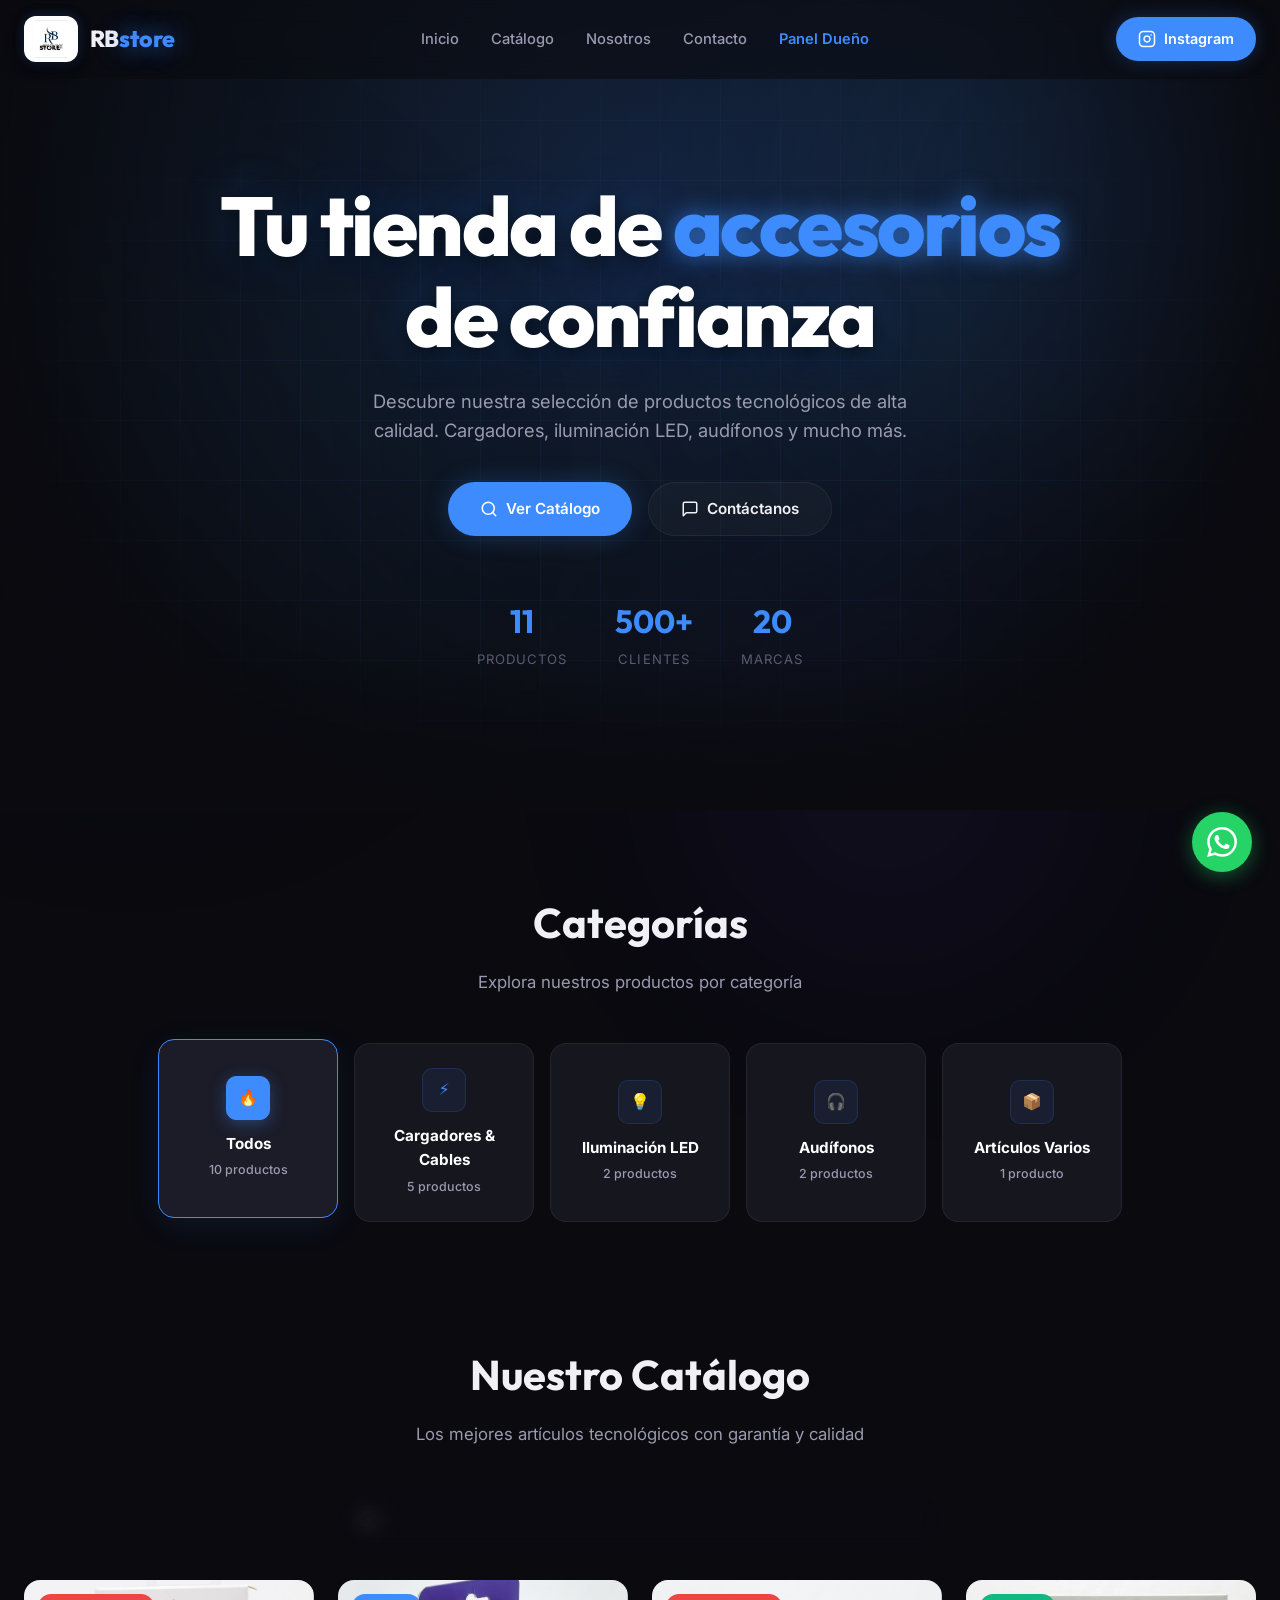
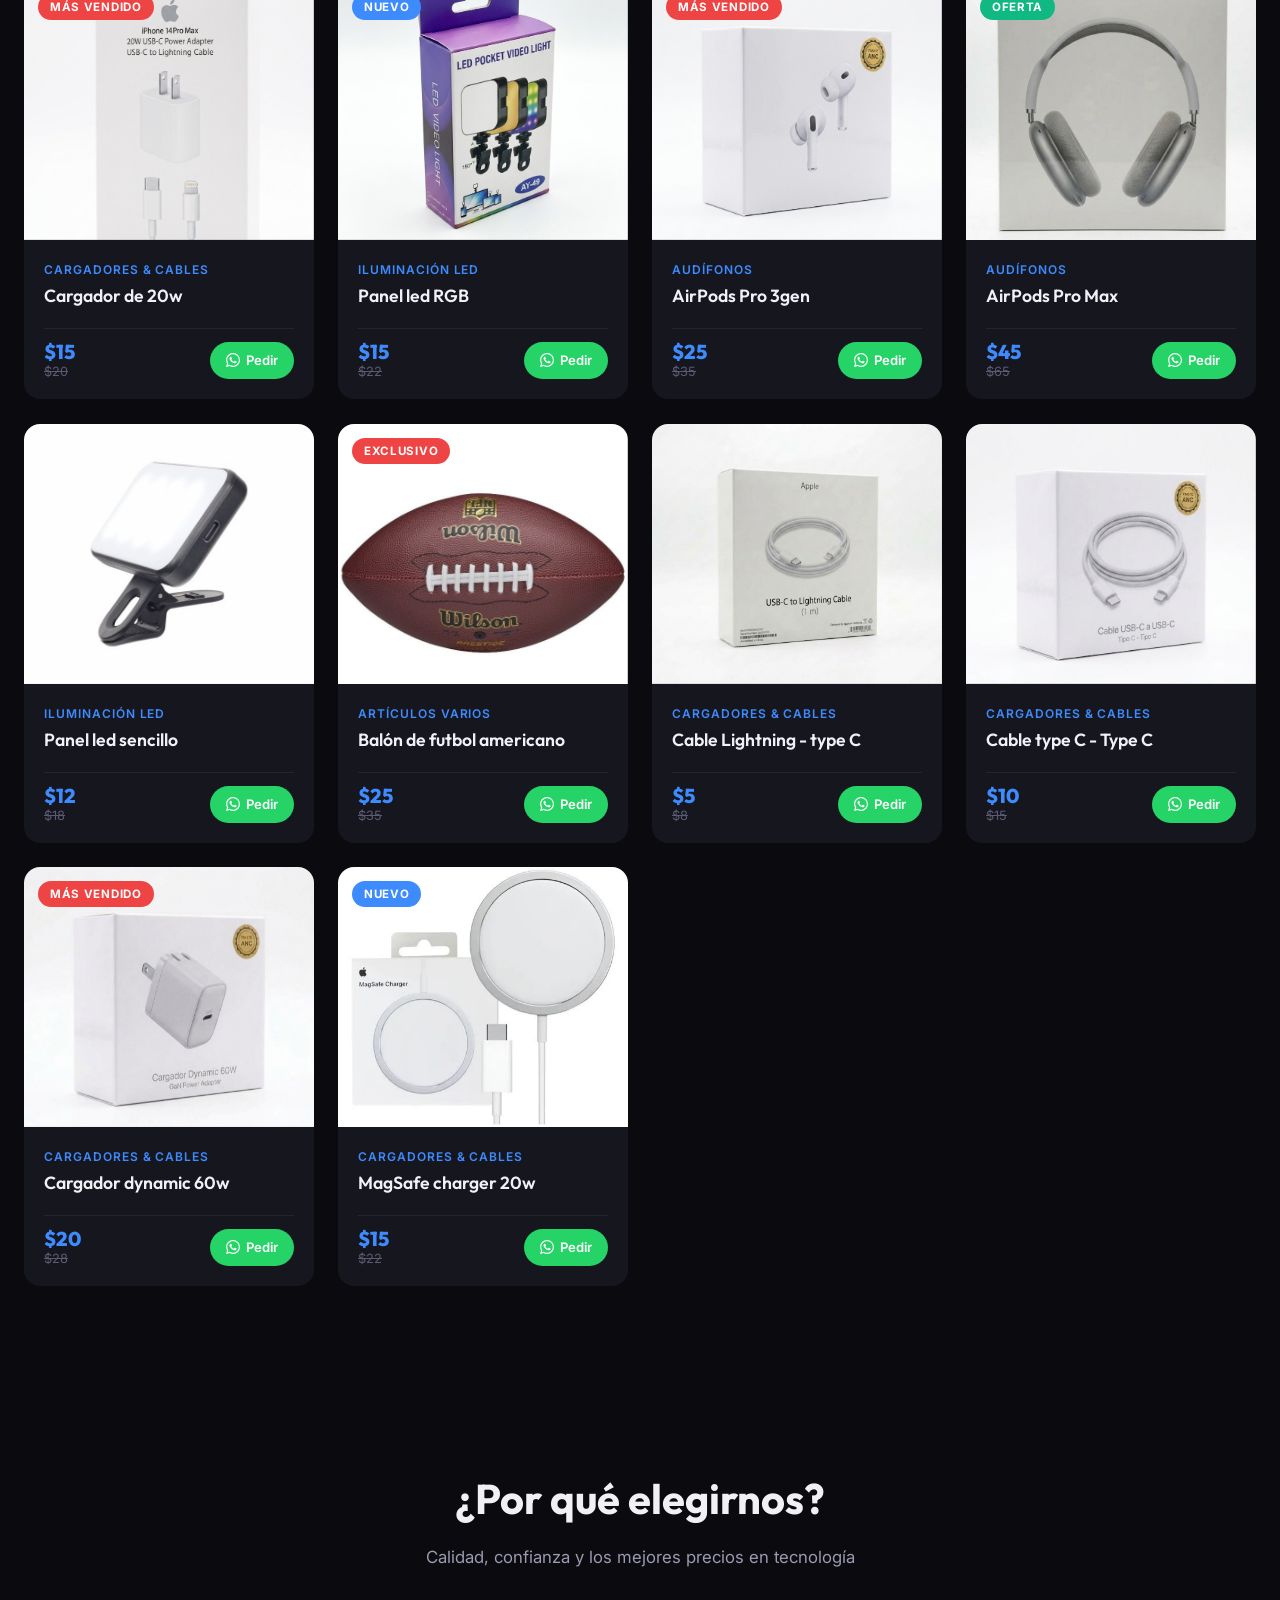
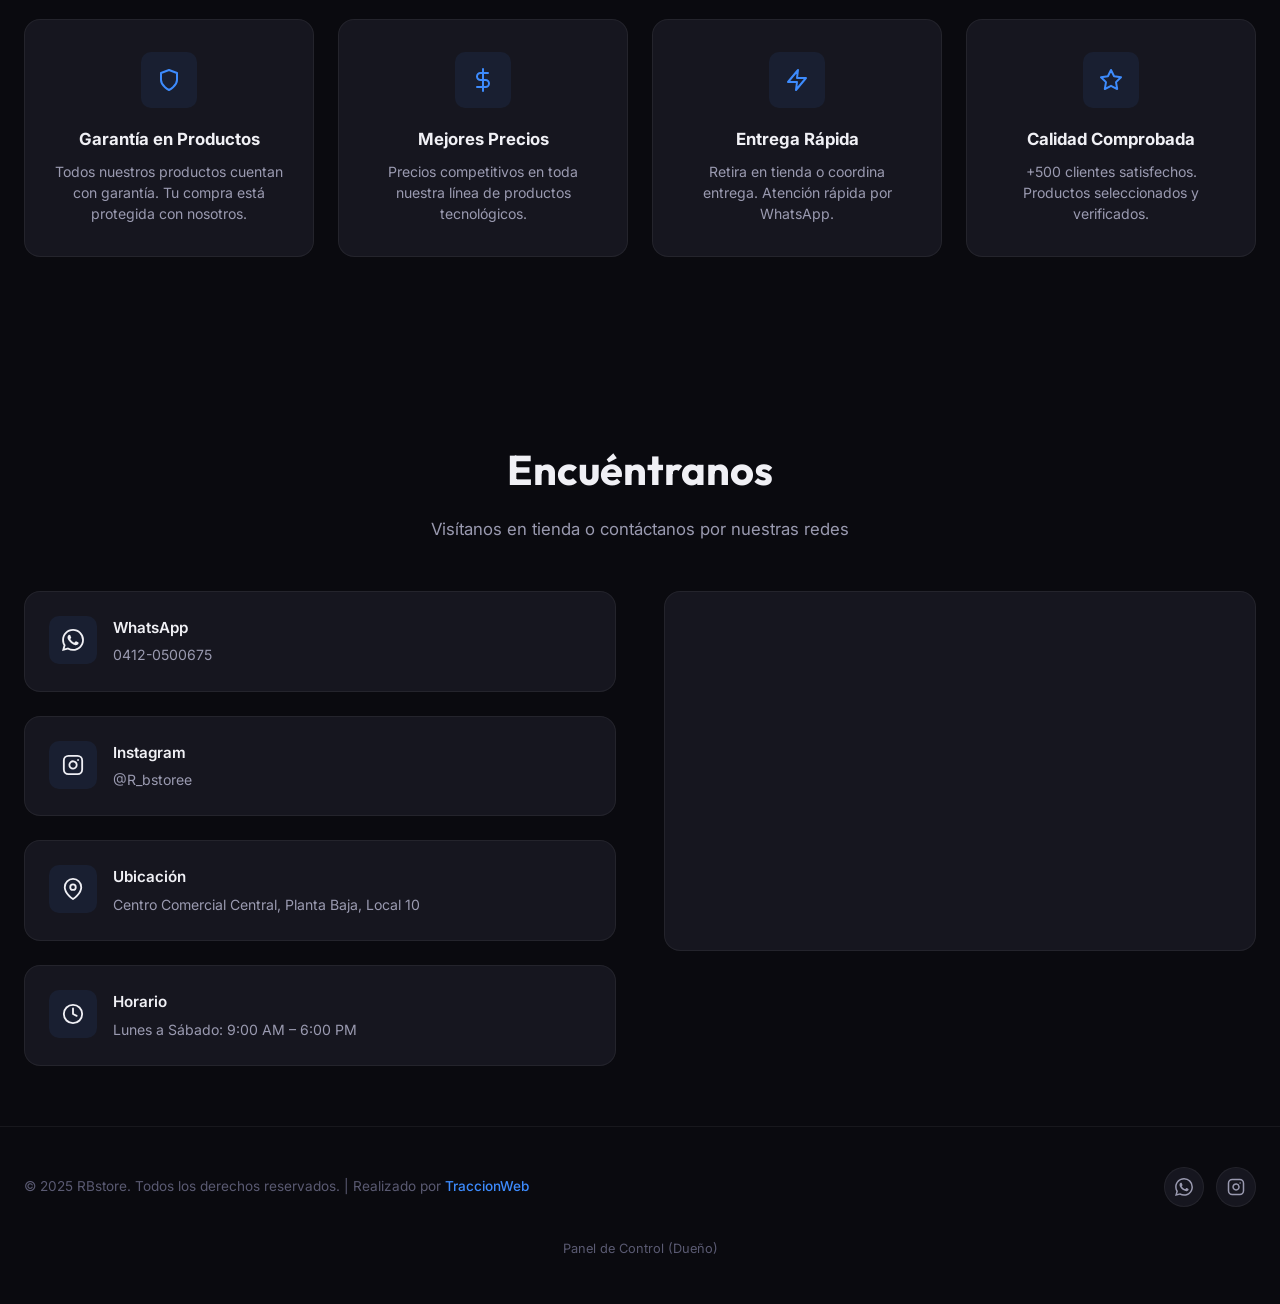
==== commit ef4de955: "Update Marcas counter to 20+ and make ALL products universally editable with zero-lag setDoc merge" ====
--- a/index.html
+++ b/index.html
@@ -9,7 +9,7 @@
   <meta http-equiv="Cache-Control" content="no-cache, no-store, must-revalidate">
   <meta http-equiv="Pragma" content="no-cache">
   <meta http-equiv="Expires" content="0">
-  <link rel="stylesheet" href="style.css?v=62.0">
+  <link rel="stylesheet" href="style.css?v=64.0">
 </head>
 <body>
 
@@ -81,7 +81,7 @@
           <div class="hero__stat-label">Clientes</div>
         </div>
         <div>
-          <div class="hero__stat-num" data-count="50">50+</div>
+          <div class="hero__stat-num" data-count="20">20+</div>
           <div class="hero__stat-label">Marcas</div>
         </div>
       </div>
@@ -383,6 +383,6 @@
     <svg width="20" height="20" viewBox="0 0 24 24" fill="none" stroke="currentColor" stroke-width="2" stroke-linecap="round" stroke-linejoin="round"><polyline points="18 15 12 9 6 15"/></svg>
   </button>
 
-  <script type="module" src="app.js?v=62.0"></script>
+  <script type="module" src="app.js?v=64.0"></script>
 </body>
 </html>
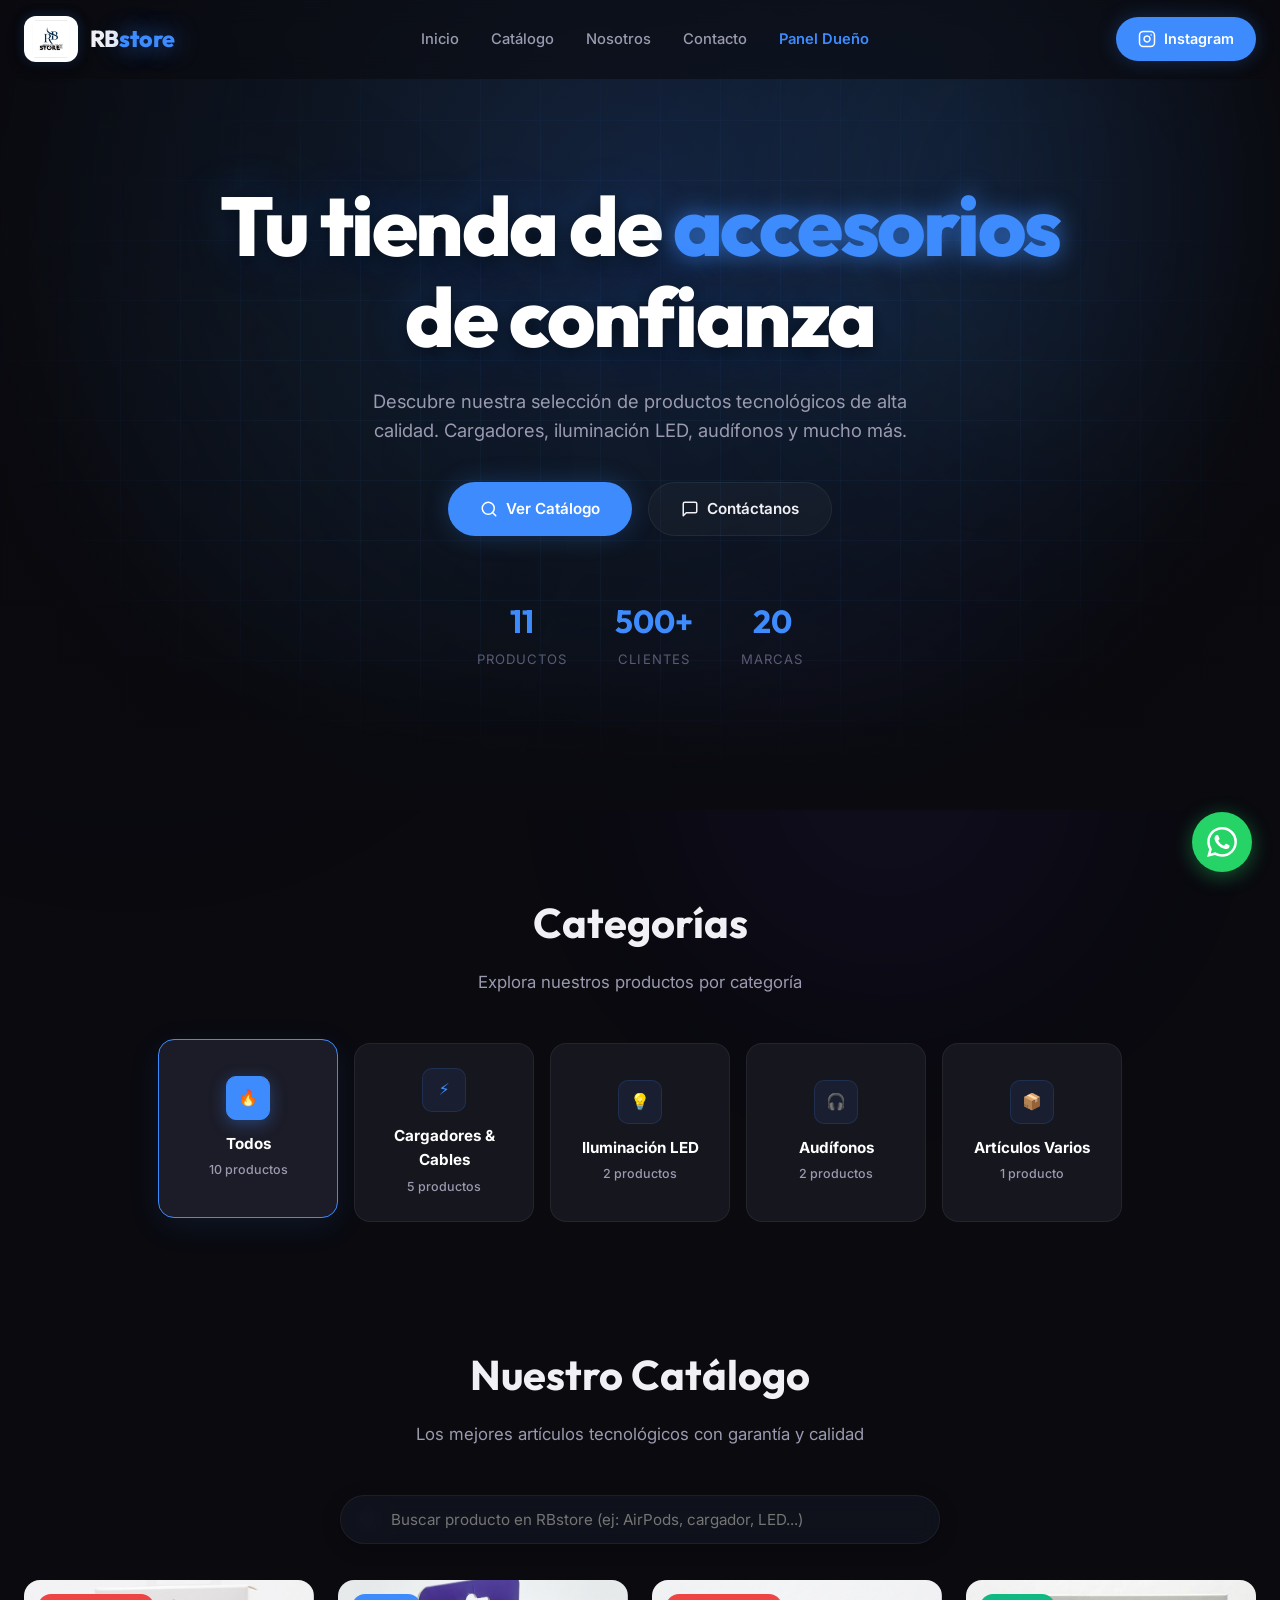
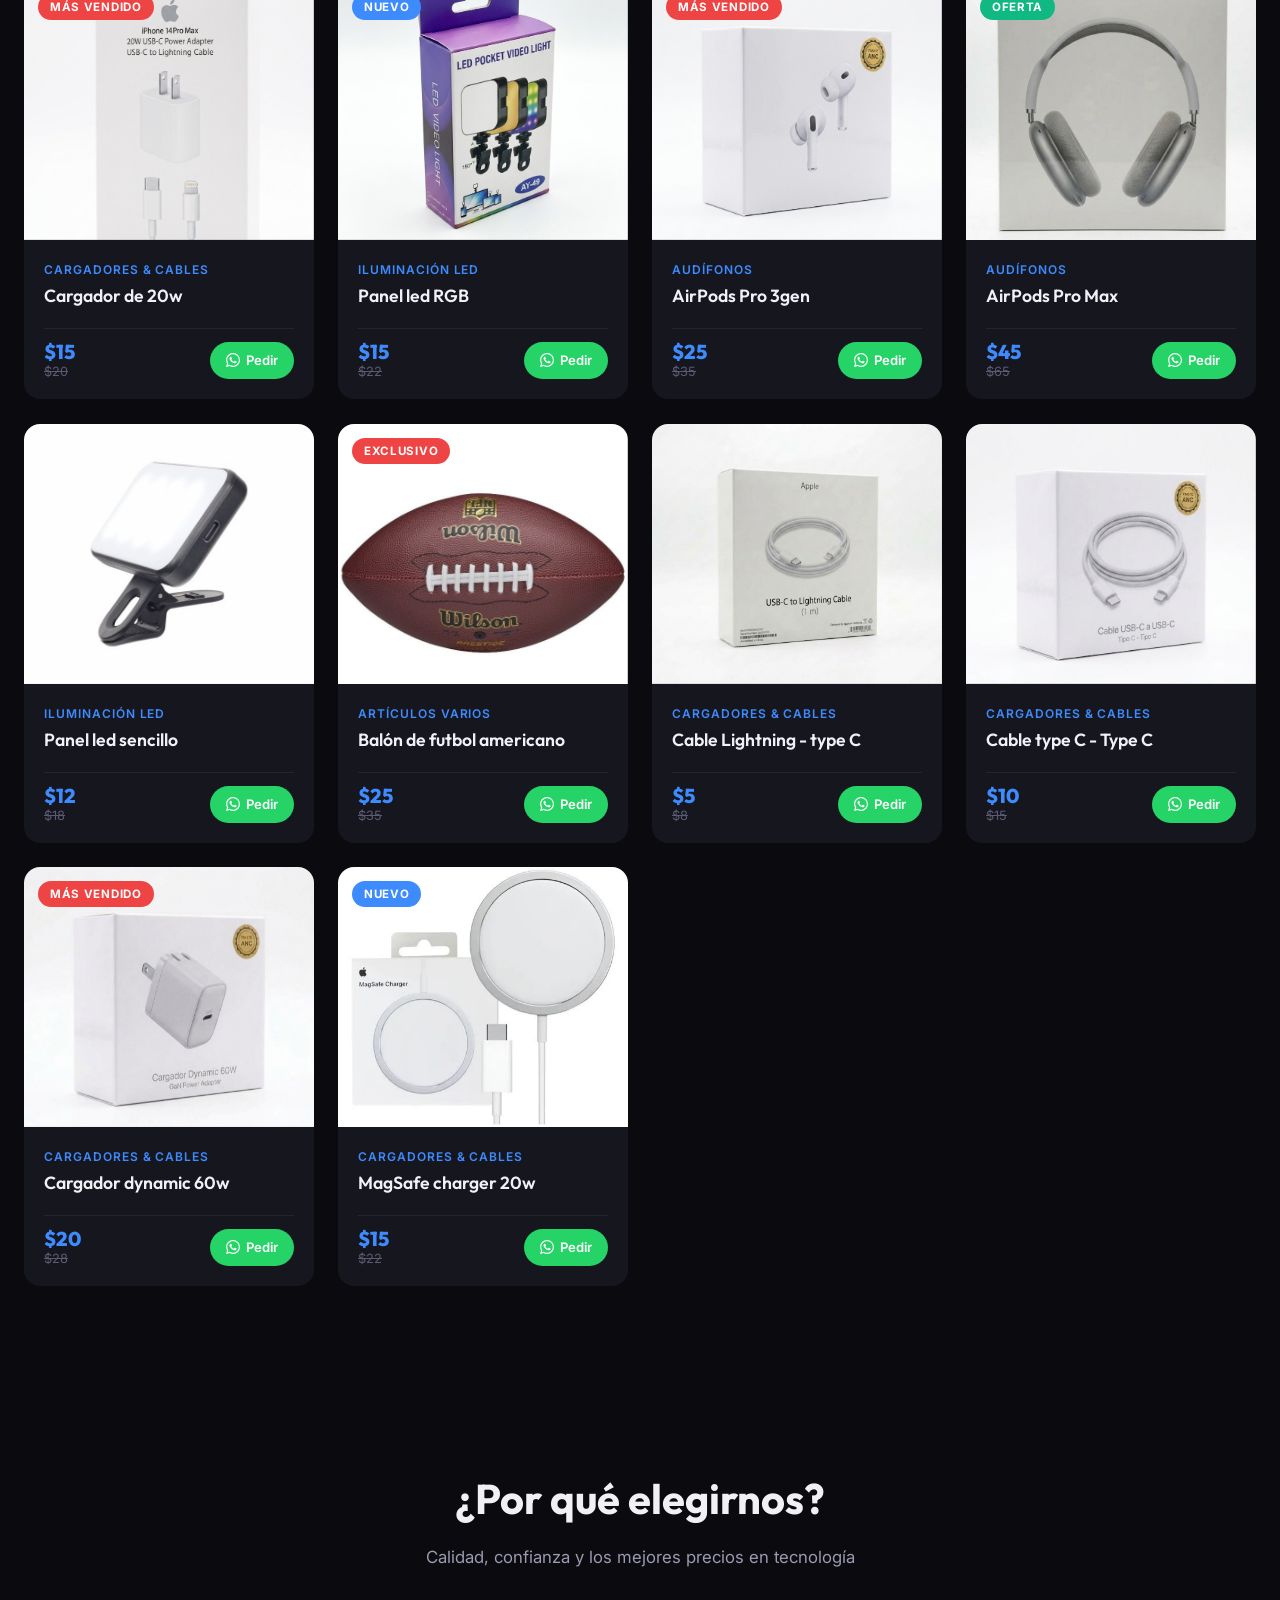
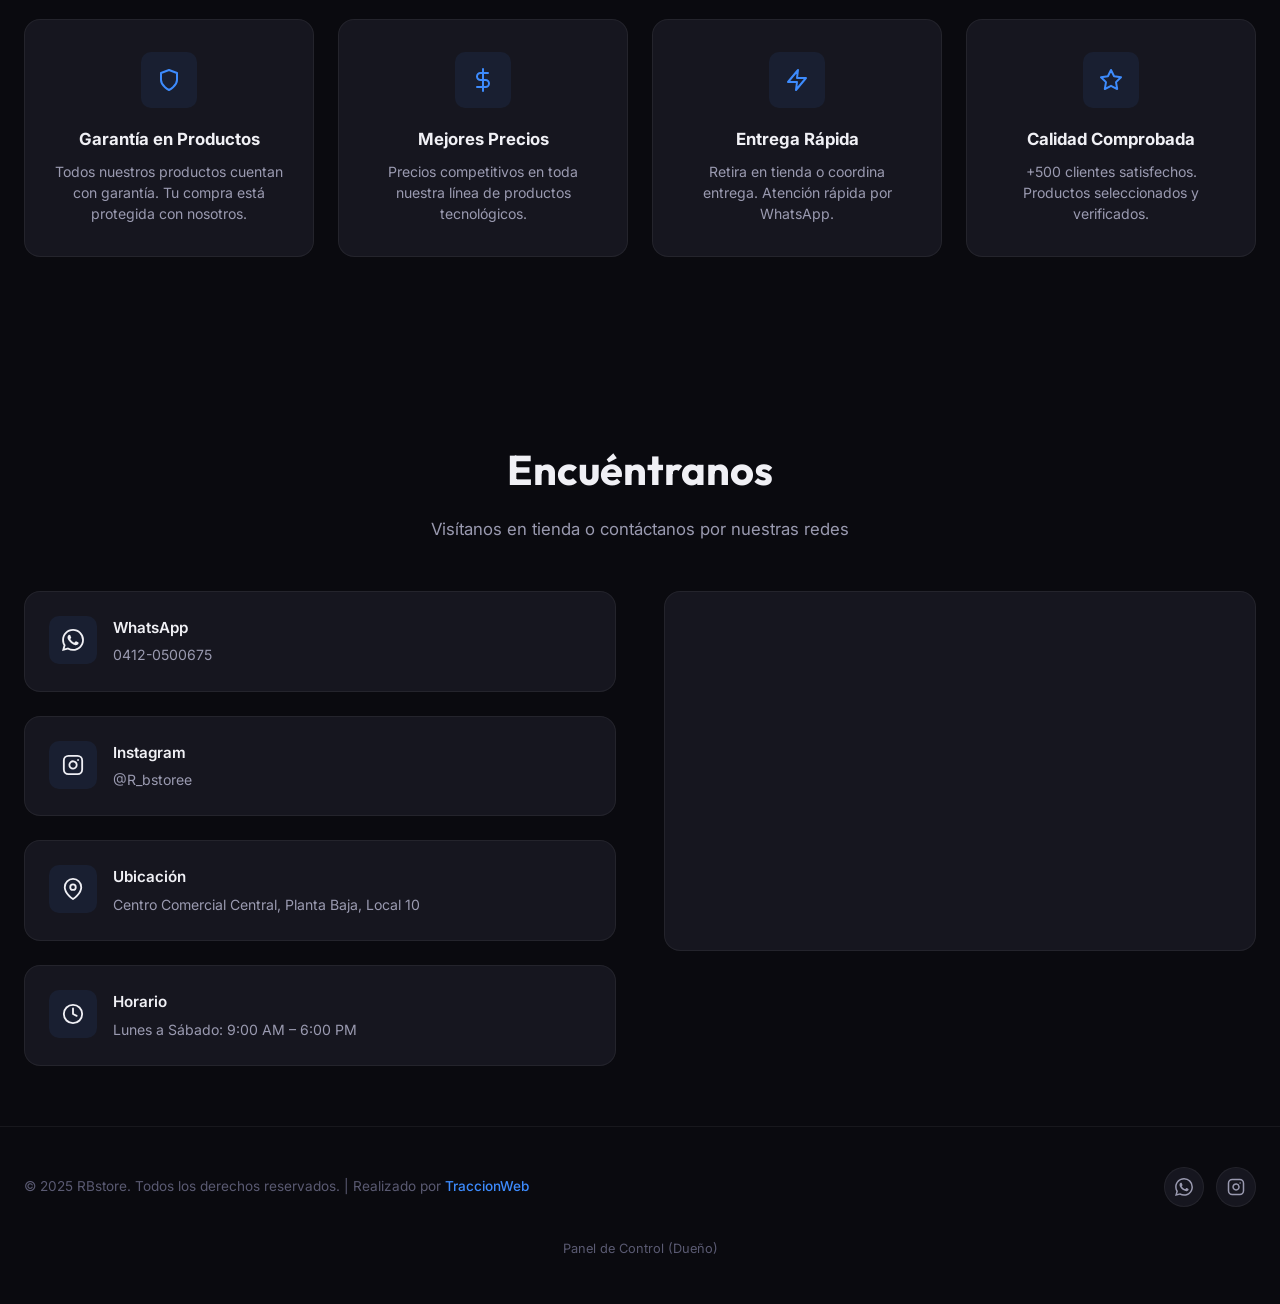
==== commit 2bbb3220: "Fix editProduct image replacement logic so selecting a new file unconditionally overrides old image " ====
--- a/index.html
+++ b/index.html
@@ -9,7 +9,7 @@
   <meta http-equiv="Cache-Control" content="no-cache, no-store, must-revalidate">
   <meta http-equiv="Pragma" content="no-cache">
   <meta http-equiv="Expires" content="0">
-  <link rel="stylesheet" href="style.css?v=64.0">
+  <link rel="stylesheet" href="style.css?v=66.0">
 </head>
 <body>
 
@@ -383,6 +383,6 @@
     <svg width="20" height="20" viewBox="0 0 24 24" fill="none" stroke="currentColor" stroke-width="2" stroke-linecap="round" stroke-linejoin="round"><polyline points="18 15 12 9 6 15"/></svg>
   </button>
 
-  <script type="module" src="app.js?v=64.0"></script>
+  <script type="module" src="app.js?v=66.0"></script>
 </body>
 </html>
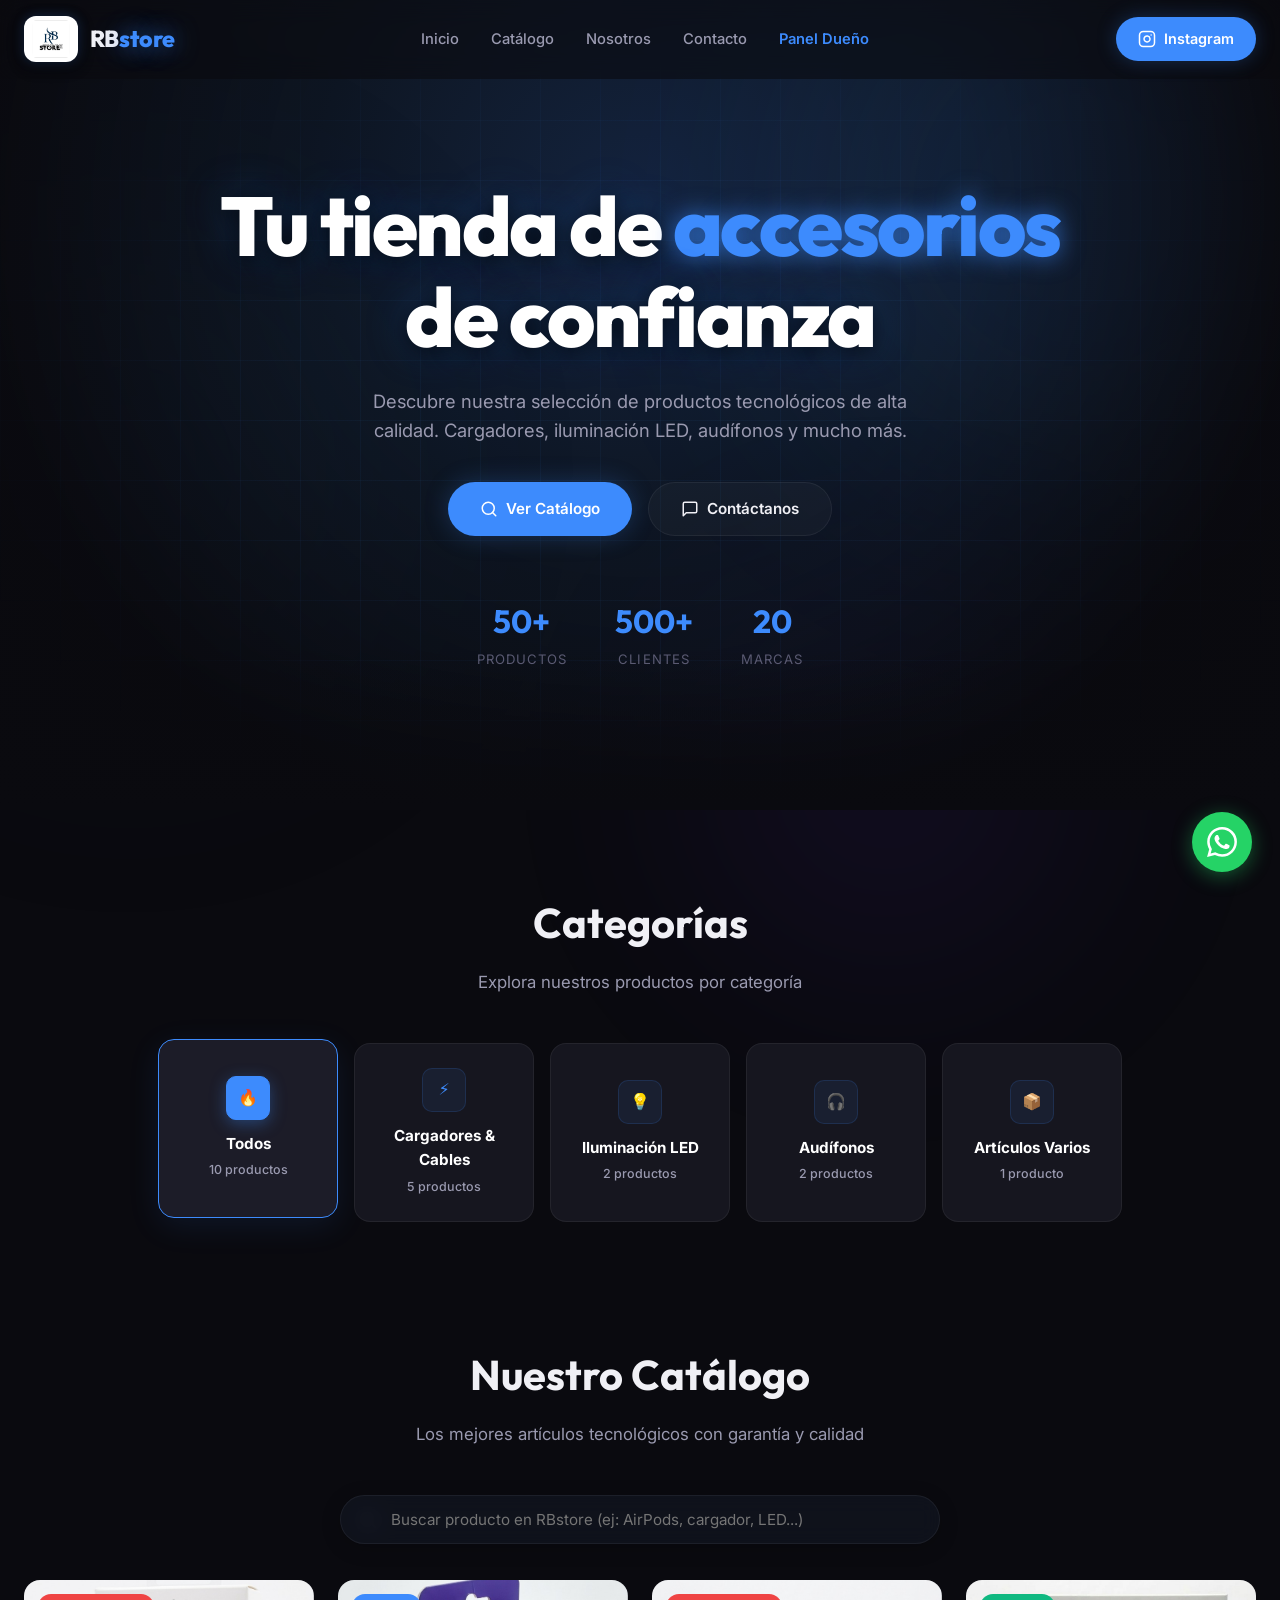
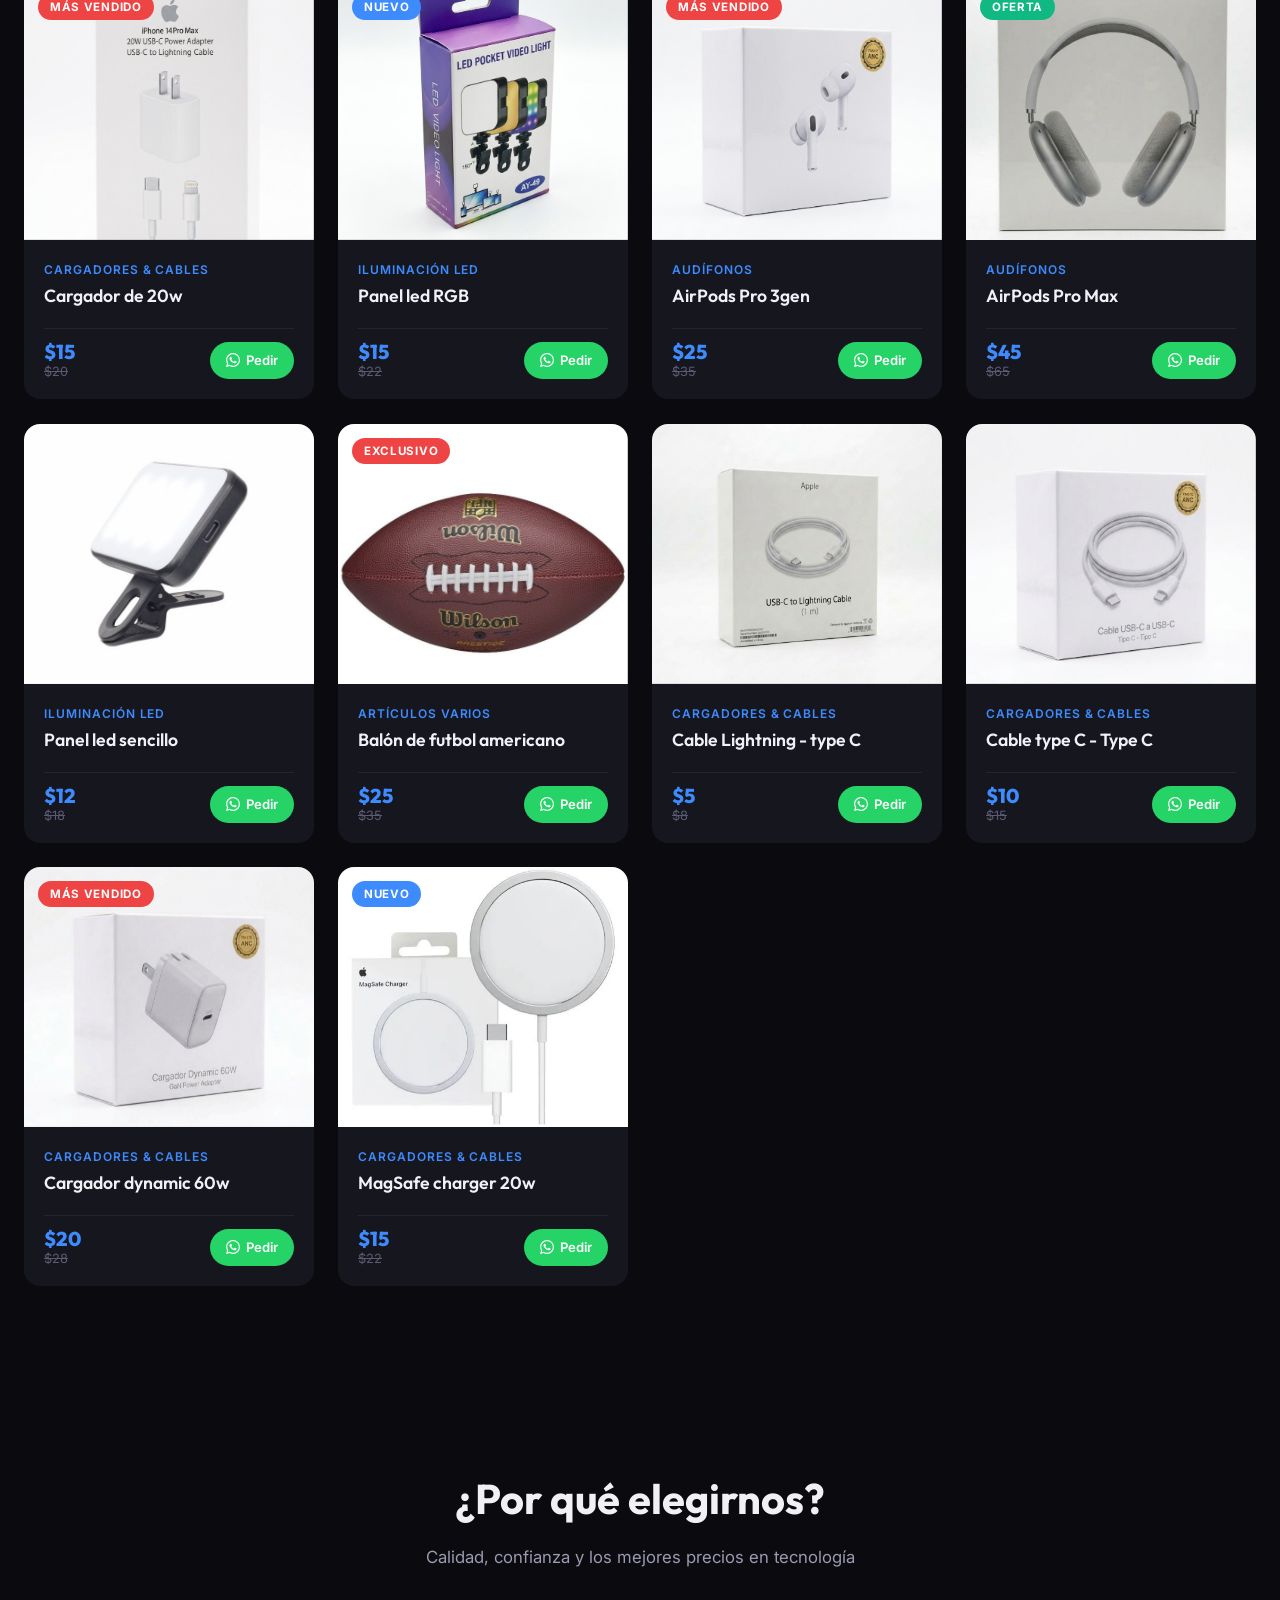
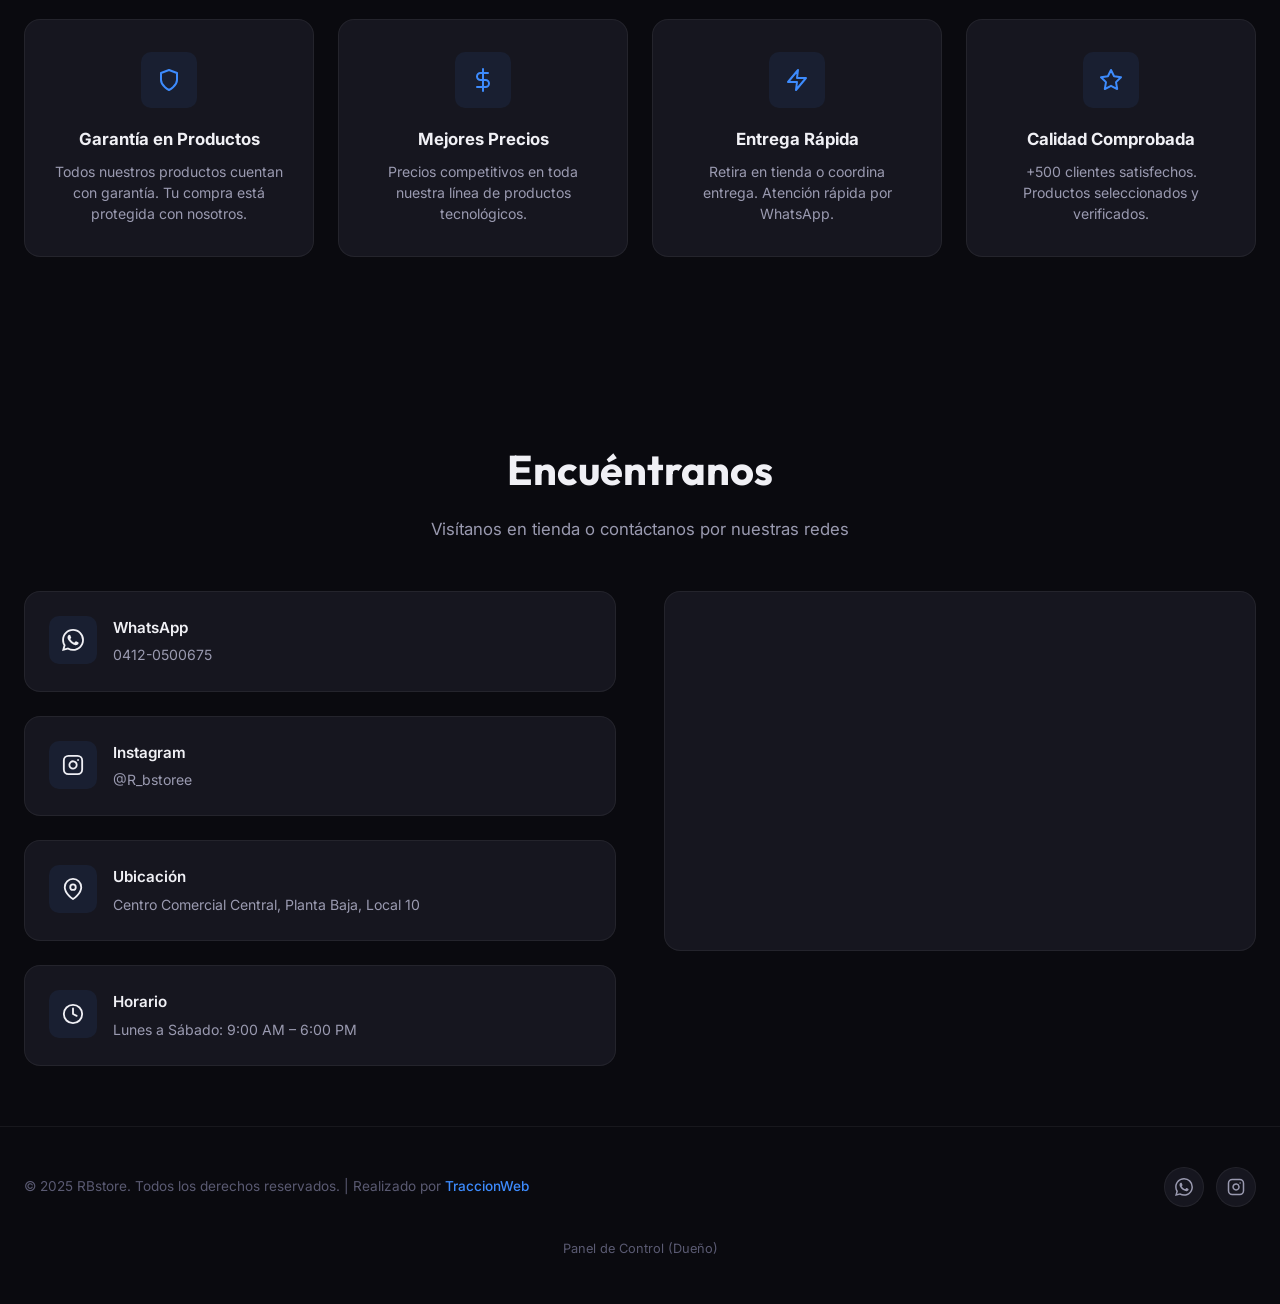
==== commit e575d4fd: "Muestra 50+ como minimo del contador de productos en el hero El contador tomaba el numero real del c" ====
--- a/index.html
+++ b/index.html
@@ -9,7 +9,7 @@
   <meta http-equiv="Cache-Control" content="no-cache, no-store, must-revalidate">
   <meta http-equiv="Pragma" content="no-cache">
   <meta http-equiv="Expires" content="0">
-  <link rel="stylesheet" href="style.css?v=66.0">
+  <link rel="stylesheet" href="style.css?v=70.0">
 </head>
 <body>
 
@@ -73,7 +73,8 @@
 
       <div class="hero__stats">
         <div>
-          <div class="hero__stat-num" id="stat-productos" data-count="11">11</div>
+          <!-- data-minimo: suelo publicitario ("50+"); data-suffix: el "+" final -->
+          <div class="hero__stat-num" id="stat-productos" data-count="50" data-minimo="50" data-suffix="+">50+</div>
           <div class="hero__stat-label">Productos</div>
         </div>
         <div>
@@ -288,20 +289,28 @@
       <!-- Login View -->
       <div id="adminLoginView">
         <h2 class="modal-title" style="margin-bottom: 20px;">Panel Admin RBstore</h2>
-        <p style="color: var(--text-secondary); margin-bottom: 24px;">Ingresa la contraseña del administrador</p>
-        <input type="password" id="adminPassInput" placeholder="Contraseña" class="admin-input" onkeydown="if(event.key==='Enter') submitAdminLogin()">
+        <p style="color: var(--text-secondary); margin-bottom: 16px; font-size: 0.88rem; line-height: 1.5;">
+          Entra con tu <strong>correo y contraseña</strong> para publicar los cambios en la nube (todos los clientes los ven al instante).<br>
+          Si solo escribes la <strong>clave del panel</strong>, trabajarás en <strong>modo local</strong>: los productos se guardan en este dispositivo y quedan pendientes hasta que publiques.
+        </p>
+        <input type="email" id="adminEmailInput" placeholder="Correo del dueño" class="admin-input" autocomplete="username">
+        <input type="password" id="adminPassInput" placeholder="Contraseña" class="admin-input" autocomplete="current-password" onkeydown="if(event.key==='Enter') submitAdminLogin()">
         <p id="adminLoginError" class="admin-error" style="display: none;">Contraseña incorrecta</p>
         <button onclick="submitAdminLogin()" class="btn btn--primary" style="width: 100%; margin-top: 16px;">Ingresar</button>
       </div>
 
       <!-- Dashboard View -->
       <div id="adminDashboardView" style="display: none;">
-        <h2 class="modal-title" style="margin-bottom: 20px;">Gestión del Catálogo</h2>
+        <h2 class="modal-title" style="margin-bottom: 14px;">Gestión del Catálogo</h2>
+        <div id="adminCloudStatus" style="display: none;"></div>
         <div class="admin-toolbar" style="gap: 10px; flex-wrap: wrap;">
           <button id="btnShowAddProduct" class="btn btn--primary">+ Agregar Producto</button>
           <button id="btnToggleCategoryForm" class="btn btn--secondary" style="background: rgba(61, 139, 253, 0.15); color: var(--accent-bright); border: 1px solid var(--border-accent);">+ Nueva Categoría</button>
           <button id="btnResetDefaultCatalog" class="btn btn--outline" style="color: #ef4444; border-color: rgba(239,68,68,0.3);">Restablecer</button>
-        </div>
+          <button id="btnSyncPending" class="btn btn--secondary" style="display: none; background: rgba(250, 204, 21, 0.15); color: #facc15; border: 1px solid rgba(250, 204, 21, 0.35);">⏳ Sincronizar pendientes (0)</button>
+          <button id="btnSecurityCheck" class="btn btn--secondary" onclick="checkFirestoreSecurity()" title="Comprueba si alguien más puede escribir en tu catálogo">🛡️ Comprobar seguridad</button>
+        </div>
+        <div id="adminSecurityResult" style="display: none; margin-top: 12px; padding: 12px 14px; border-radius: 10px; font-size: 0.84rem; line-height: 1.5;"></div>
 
         <!-- Add Category Form (hidden by default) -->
         <div id="adminCategoryFormContainer" style="display: none; background: var(--bg-card); padding: 16px; border-radius: var(--radius-sm); border: 1px solid var(--border-accent); margin-top: 16px; margin-bottom: 20px;">
@@ -383,6 +392,6 @@
     <svg width="20" height="20" viewBox="0 0 24 24" fill="none" stroke="currentColor" stroke-width="2" stroke-linecap="round" stroke-linejoin="round"><polyline points="18 15 12 9 6 15"/></svg>
   </button>
 
-  <script type="module" src="app.js?v=66.0"></script>
+  <script type="module" src="app.js?v=70.0"></script>
 </body>
 </html>
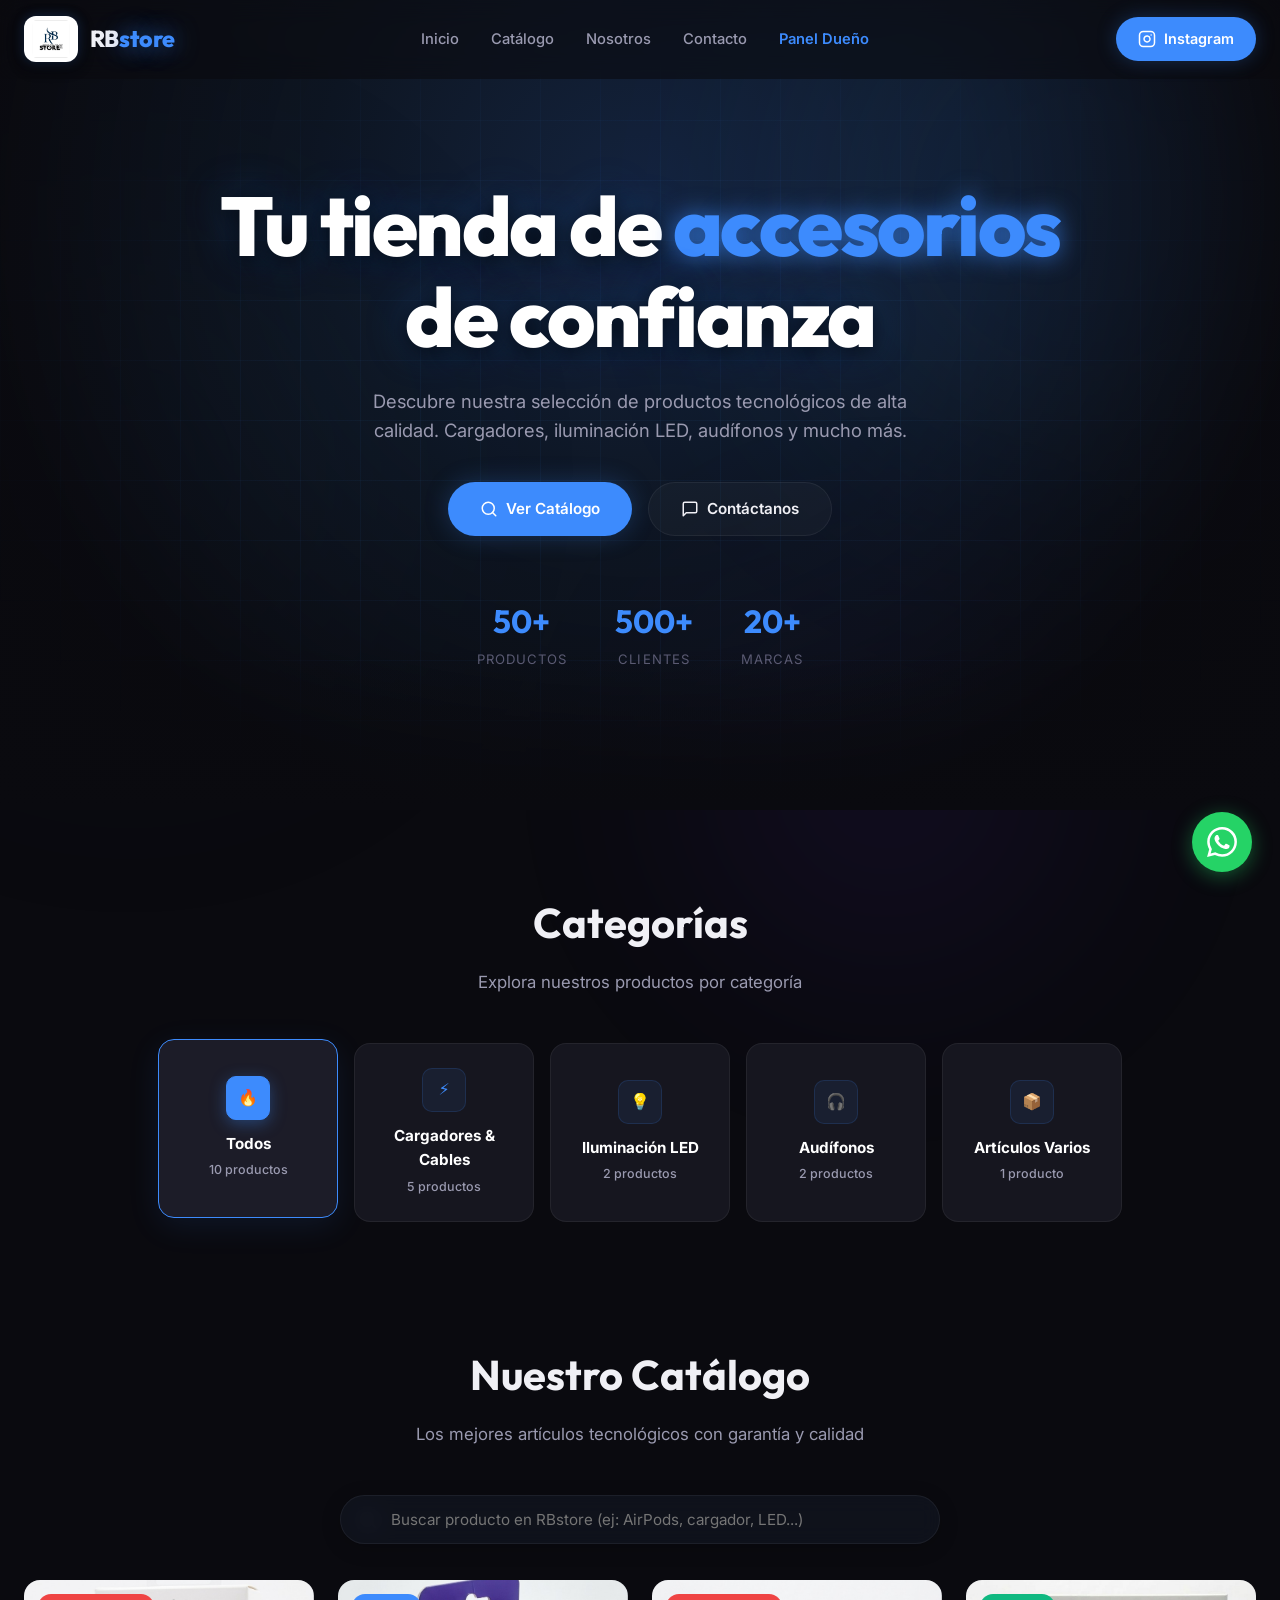
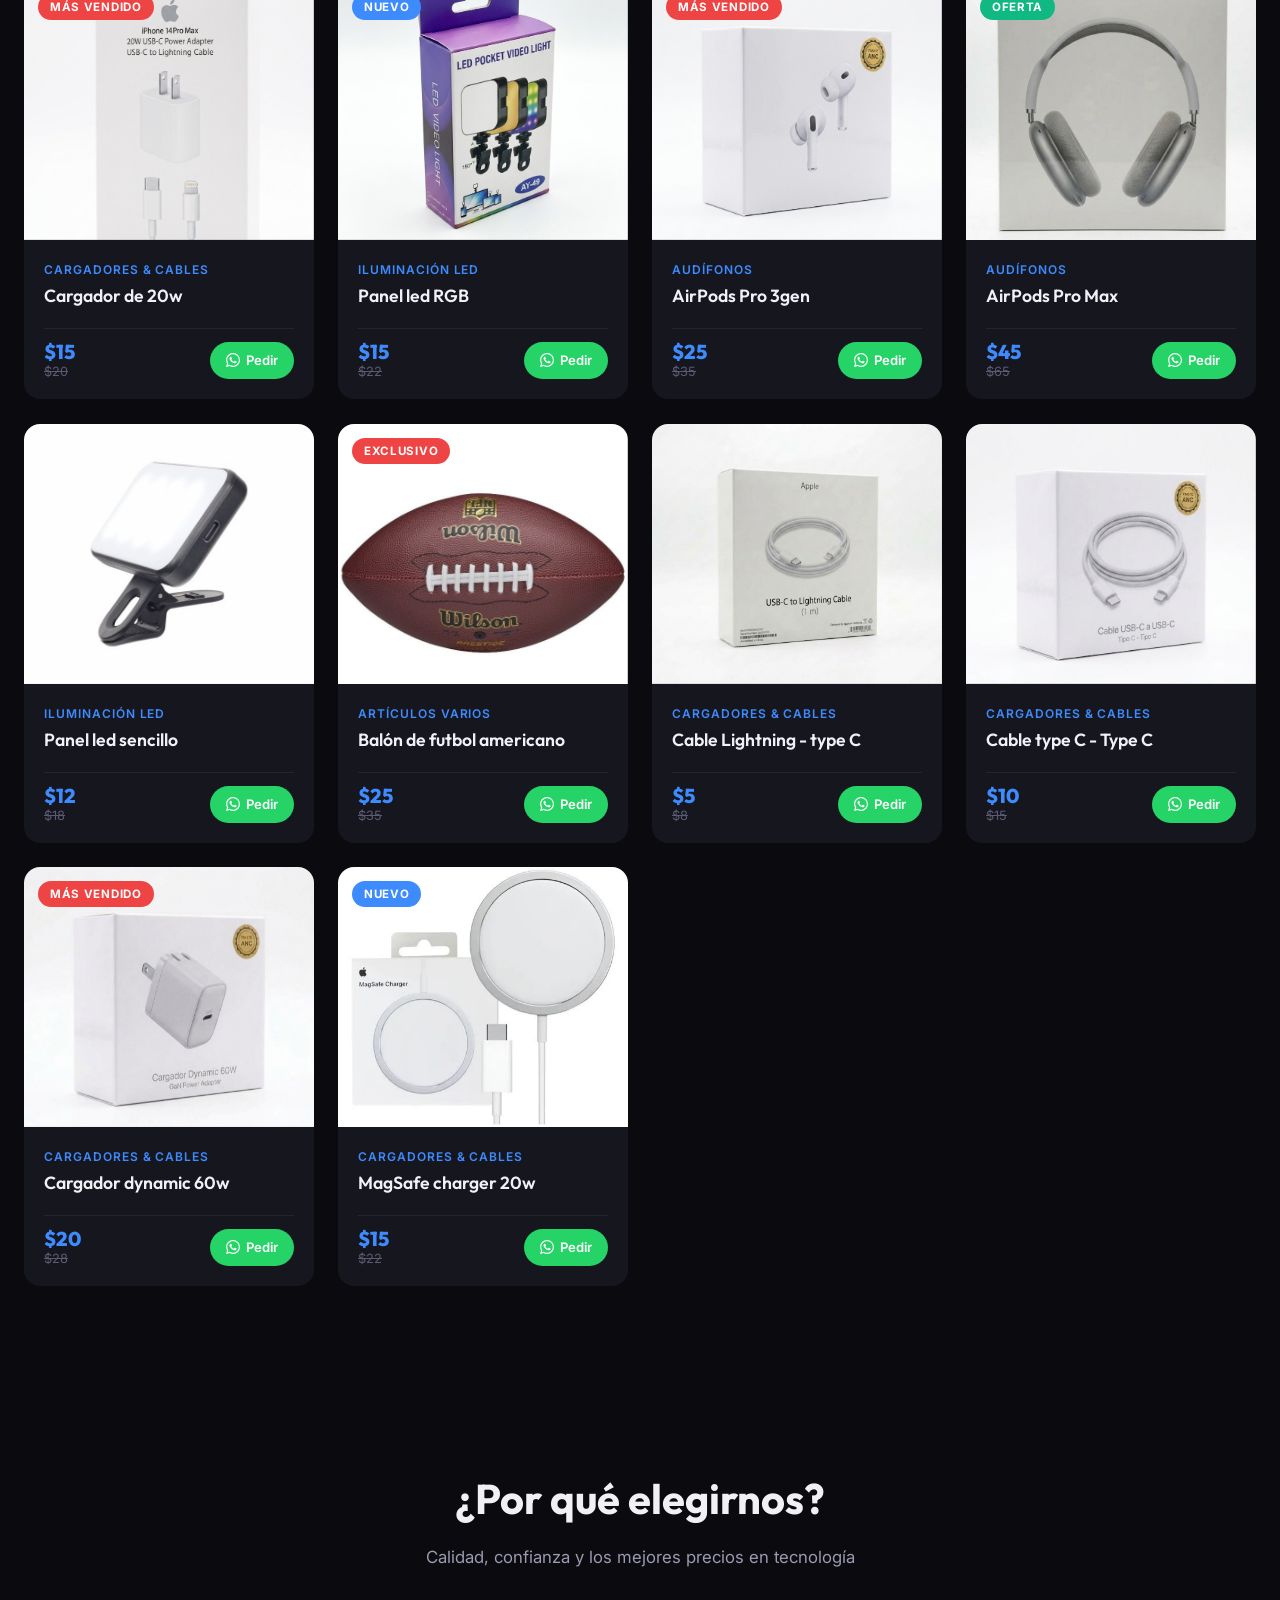
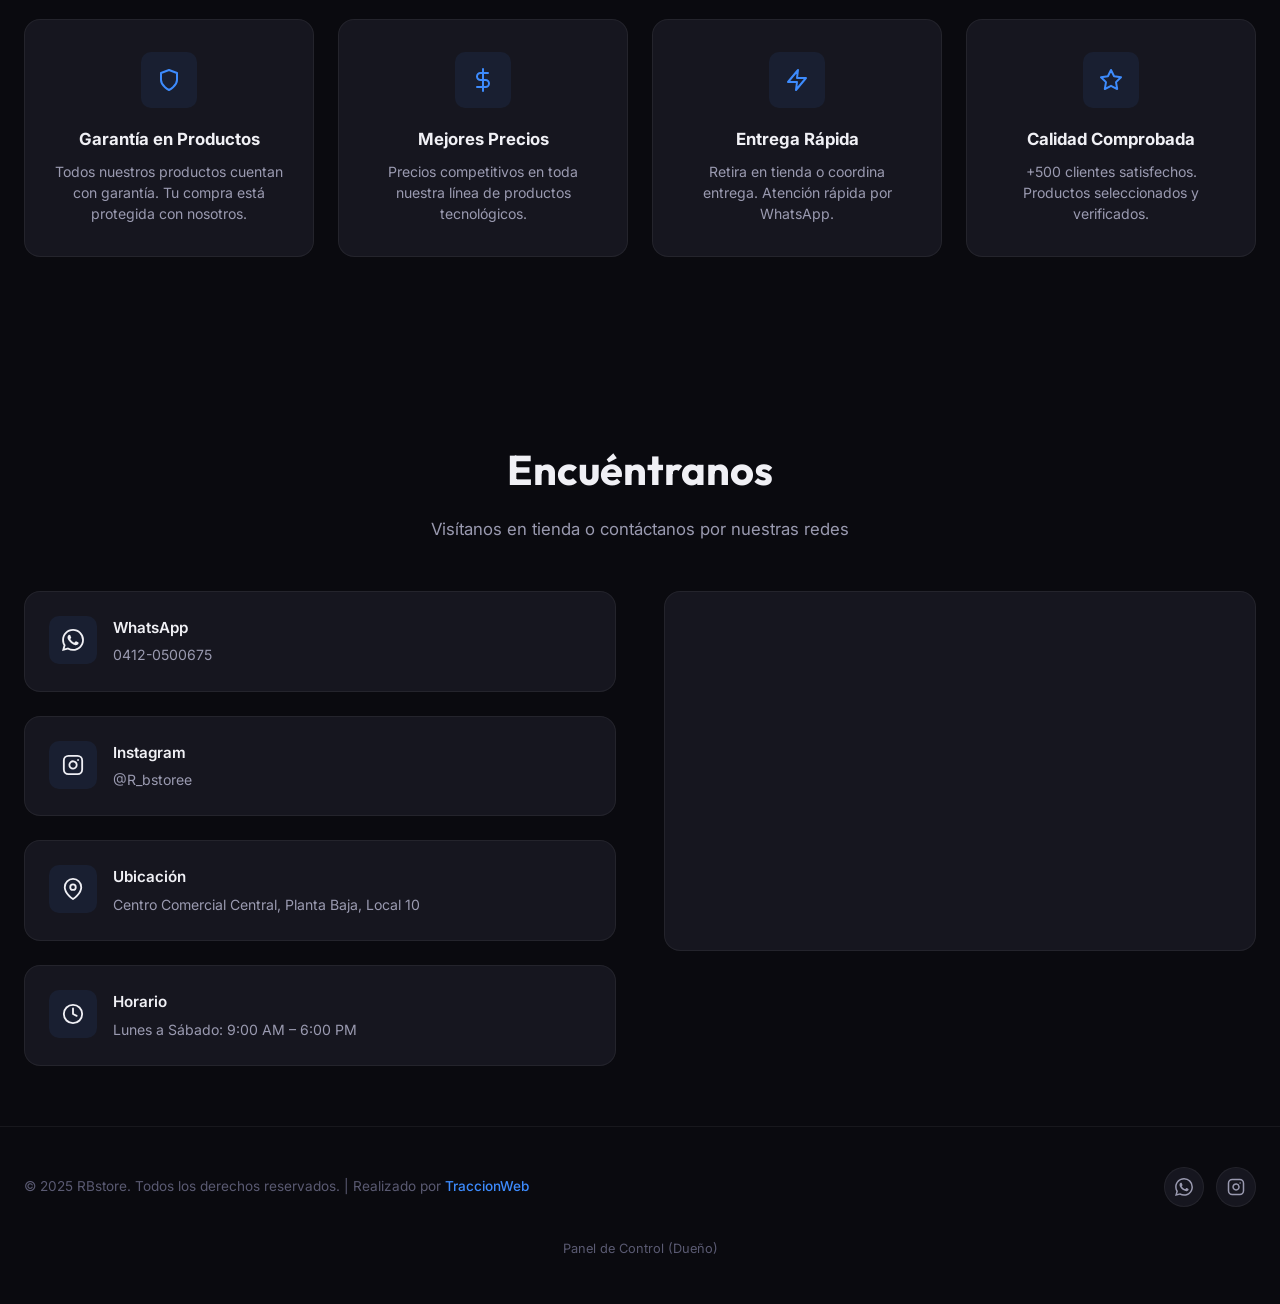
==== commit 4ff249ab: "Anade el "+" al contador de marcas del hero El contador de marcas terminaba en "20" porque el signo " ====
--- a/index.html
+++ b/index.html
@@ -9,7 +9,7 @@
   <meta http-equiv="Cache-Control" content="no-cache, no-store, must-revalidate">
   <meta http-equiv="Pragma" content="no-cache">
   <meta http-equiv="Expires" content="0">
-  <link rel="stylesheet" href="style.css?v=70.0">
+  <link rel="stylesheet" href="style.css?v=71.0">
 </head>
 <body>
 
@@ -82,7 +82,7 @@
           <div class="hero__stat-label">Clientes</div>
         </div>
         <div>
-          <div class="hero__stat-num" data-count="20">20+</div>
+          <div class="hero__stat-num" data-count="20" data-suffix="+">20+</div>
           <div class="hero__stat-label">Marcas</div>
         </div>
       </div>
@@ -392,6 +392,6 @@
     <svg width="20" height="20" viewBox="0 0 24 24" fill="none" stroke="currentColor" stroke-width="2" stroke-linecap="round" stroke-linejoin="round"><polyline points="18 15 12 9 6 15"/></svg>
   </button>
 
-  <script type="module" src="app.js?v=70.0"></script>
+  <script type="module" src="app.js?v=71.0"></script>
 </body>
 </html>
